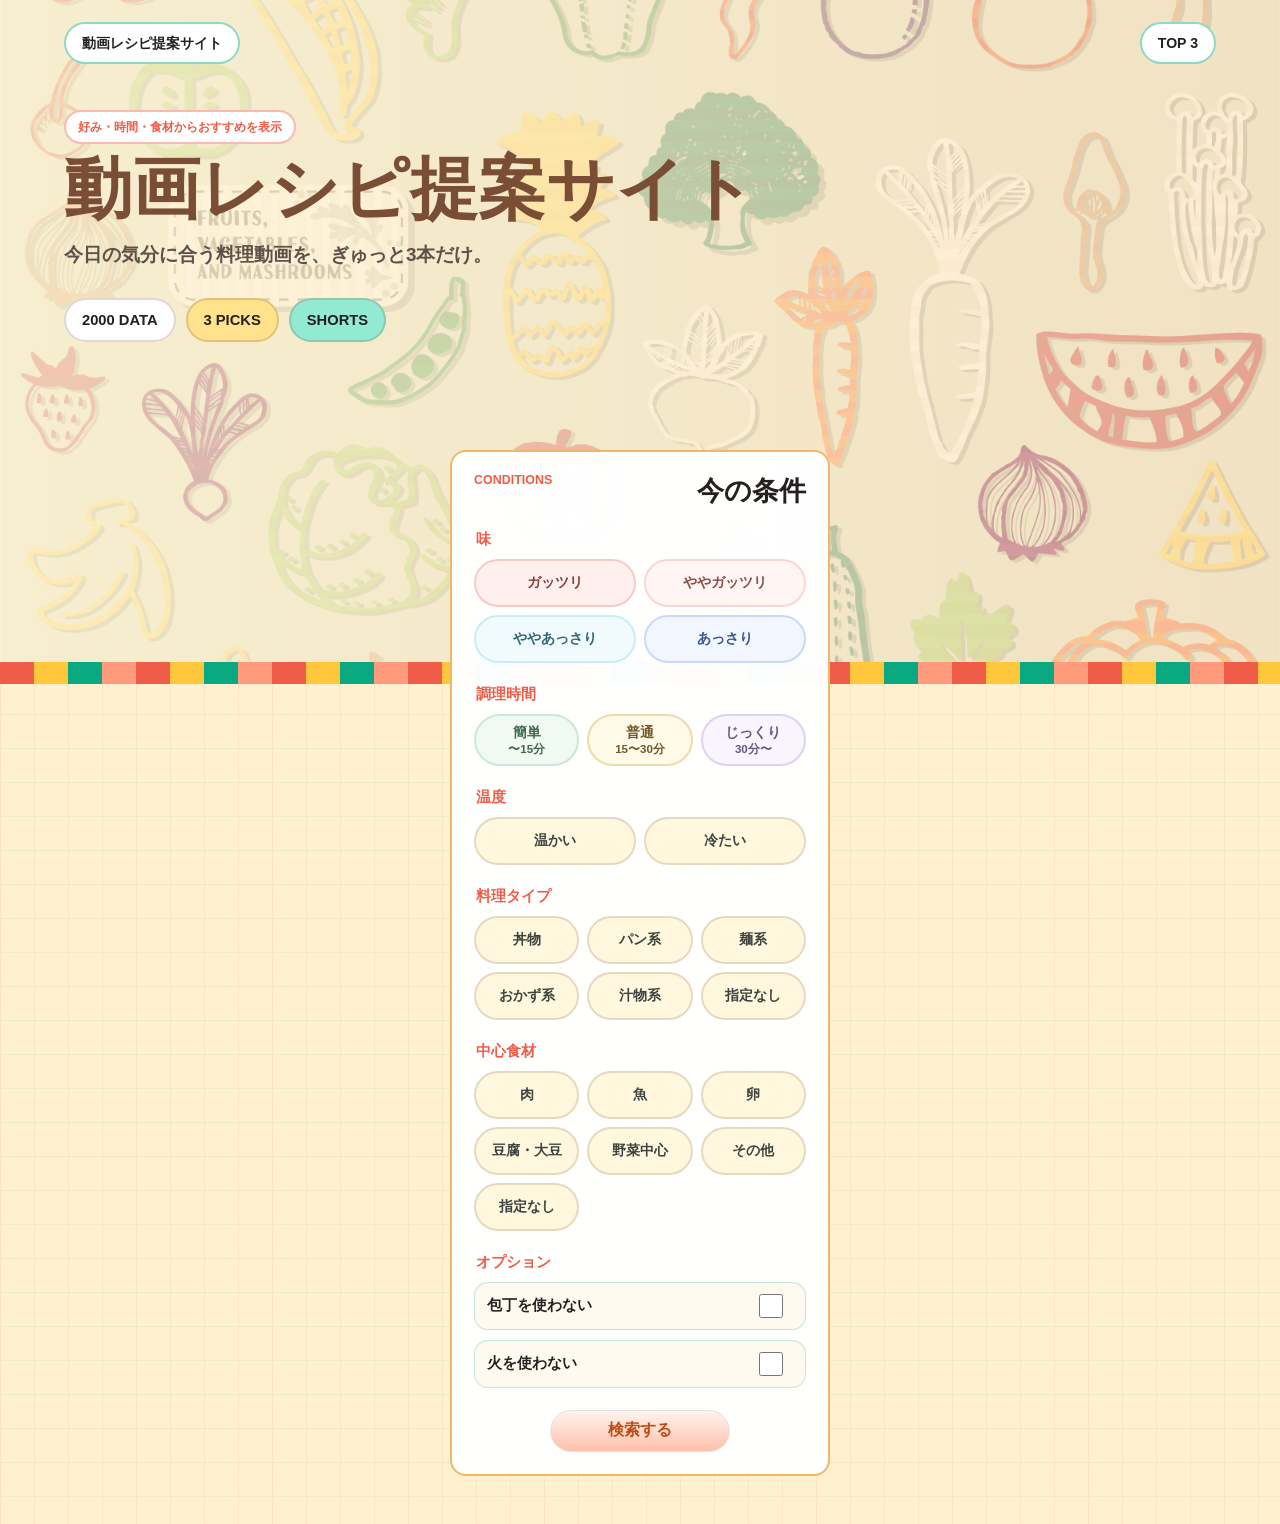
==== index.html @ ba5ff69b "JEVでレシピ特徴タグを精査" ====
<!doctype html>
<html lang="ja">
  <head>
    <meta charset="utf-8">
    <meta name="viewport" content="width=device-width, initial-scale=1">
    <title>動画レシピ提案サイト</title>
    <link rel="stylesheet" href="styles.css?v=required-message-20260925">
  </head>
  <body>
    <main class="app-shell">
      <section class="hero" aria-labelledby="page-title">
        <div class="hero-media" aria-hidden="true"></div>
        <div class="site-topbar">
          <div class="brand-pill">動画レシピ提案サイト</div>
          <a href="results.html">TOP 3</a>
        </div>
        <div class="hero-content">
          <p class="eyebrow">好み・時間・食材からおすすめを表示</p>
          <h1 id="page-title">動画レシピ提案サイト</h1>
          <p class="lead">
            今日の気分に合う料理動画を、ぎゅっと3本だけ。
          </p>
          <div class="hero-badges" aria-label="推薦の特徴">
            <span>2000 DATA</span>
            <span>3 PICKS</span>
            <span>SHORTS</span>
          </div>
        </div>
      </section>

      <section class="workspace home-workspace" aria-label="推薦条件">
        <aside class="control-panel" aria-label="条件選択">
          <div class="panel-heading">
            <p class="section-kicker">Conditions</p>
            <h2>今の条件</h2>
          </div>

          <form id="recommendForm" autocomplete="off">
            <fieldset>
              <legend>味</legend>
              <div class="segmented four" data-group="taste">
                <label>
                  <input type="radio" name="taste" value="rich">
                  <span class="condition-button taste-rich">ガッツリ</span>
                </label>
                <label>
                  <input type="radio" name="taste" value="semi-rich">
                  <span class="condition-button taste-semi-rich">ややガッツリ</span>
                </label>
                <label>
                  <input type="radio" name="taste" value="semi-light">
                  <span class="condition-button taste-semi-light">ややあっさり</span>
                </label>
                <label>
                  <input type="radio" name="taste" value="light">
                  <span class="condition-button taste-light">あっさり</span>
                </label>
              </div>
            </fieldset>

            <fieldset>
              <legend>調理時間</legend>
              <div class="segmented three" data-group="time">
                <label>
                  <input type="radio" name="time" value="easy">
                  <span class="condition-button time-easy">簡単<br><small>〜15分</small></span>
                </label>
                <label>
                  <input type="radio" name="time" value="normal">
                  <span class="condition-button time-normal">普通<br><small>15〜30分</small></span>
                </label>
                <label>
                  <input type="radio" name="time" value="slow">
                  <span class="condition-button time-slow">じっくり<br><small>30分〜</small></span>
                </label>
              </div>
            </fieldset>

            <fieldset>
              <legend>温度</legend>
              <div class="segmented two" data-group="temperature">
                <label>
                  <input type="radio" name="temperature" value="warm">
                  <span>温かい</span>
                </label>
                <label>
                  <input type="radio" name="temperature" value="cold">
                  <span>冷たい</span>
                </label>
              </div>
            </fieldset>

            <fieldset>
              <legend>料理タイプ</legend>
              <div class="segmented three" data-group="dishType">
                <label>
                  <input type="radio" name="dishType" value="rice">
                  <span class="condition-button">丼物</span>
                </label>
                <label>
                  <input type="radio" name="dishType" value="bread">
                  <span class="condition-button">パン系</span>
                </label>
                <label>
                  <input type="radio" name="dishType" value="noodle">
                  <span class="condition-button">麺系</span>
                </label>
                <label>
                  <input type="radio" name="dishType" value="side">
                  <span class="condition-button">おかず系</span>
                </label>
                <label>
                  <input type="radio" name="dishType" value="soup">
                  <span class="condition-button">汁物系</span>
                </label>
                <label>
                  <input type="radio" name="dishType" value="any">
                  <span class="condition-button">指定なし</span>
                </label>
              </div>
            </fieldset>

            <fieldset>
              <legend>中心食材</legend>
              <div class="segmented three" data-group="mainIngredient">
                <label>
                  <input type="radio" name="mainIngredient" value="meat">
                  <span class="condition-button">肉</span>
                </label>
                <label>
                  <input type="radio" name="mainIngredient" value="fish">
                  <span class="condition-button">魚</span>
                </label>
                <label>
                  <input type="radio" name="mainIngredient" value="egg">
                  <span class="condition-button">卵</span>
                </label>
                <label>
                  <input type="radio" name="mainIngredient" value="soy">
                  <span class="condition-button">豆腐・大豆</span>
                </label>
                <label>
                  <input type="radio" name="mainIngredient" value="vegetable">
                  <span class="condition-button">野菜中心</span>
                </label>
                <label>
                  <input type="radio" name="mainIngredient" value="other">
                  <span class="condition-button">その他</span>
                </label>
                <label>
                  <input type="radio" name="mainIngredient" value="any">
                  <span class="condition-button">指定なし</span>
                </label>
              </div>
            </fieldset>

            <fieldset>
              <legend>オプション</legend>
              <div class="option-list">
                <label class="toggle-row">
                  <span>包丁を使わない</span>
                  <input type="checkbox" name="noKnife">
                </label>
                <label class="toggle-row">
                  <span>火を使わない</span>
                  <input type="checkbox" name="noHeat">
                </label>
              </div>
            </fieldset>

            <div class="form-actions">
              <button class="primary-action search-action" id="searchButton" type="submit">検索する</button>
            </div>
          </form>
        </aside>
      </section>
    </main>

    <script src="recipes-data.js?v=database-2000-20260929"></script>
    <script src="app.js?v=rice-bread-warm-20260929"></script>
  </body>
</html>
---- styles.css ----
:root {
  color-scheme: light;
  --ink: #23201f;
  --muted: #766d68;
  --line: #f2b85d;
  --paper: #fff0cf;
  --panel: #ffffff;
  --green: #0aa982;
  --green-dark: #08745f;
  --tomato: #ef5c48;
  --gold: #ffc73c;
  --aqua: #22b995;
  --pink: #ff9a7c;
  --soft-border: #f0b866;
  --soft-emerald: #8bdcc8;
  --soft-shadow: none;
  --hero-height: clamp(500px, 76vh, 720px);
}

* {
  box-sizing: border-box;
}

body {
  margin: 0;
  color: var(--ink);
  background:
    linear-gradient(90deg, rgba(239, 92, 72, 0.08) 1px, transparent 1px),
    linear-gradient(rgba(10, 169, 130, 0.08) 1px, transparent 1px),
    var(--paper);
  background-size: 34px 34px;
  font-family: -apple-system, BlinkMacSystemFont, "Hiragino Sans", "Yu Gothic", "YuGothic", "Segoe UI", sans-serif;
  letter-spacing: 0;
}

button,
input {
  font: inherit;
}

.app-shell {
  min-height: 100vh;
}

.hero {
  position: relative;
  display: grid;
  align-items: start;
  min-height: var(--hero-height);
  padding: 86px clamp(20px, 5vw, 72px) 76px;
  overflow: hidden;
  color: var(--ink);
}

.hero-media {
  position: absolute;
  inset: 0;
  background:
    linear-gradient(90deg, rgba(255, 244, 214, 0.78), rgba(255, 231, 199, 0.62)),
    url("assets/vegetable-background.jpg") center / cover;
  background-blend-mode: normal;
}

.hero::after {
  position: absolute;
  inset: auto 0 0;
  height: 22px;
  content: "";
  background: repeating-linear-gradient(90deg, #ef5c48 0 34px, #ffc73c 34px 68px, #0aa982 68px 102px, #ff9a7c 102px 136px);
}

.site-topbar {
  position: absolute;
  top: 22px;
  left: clamp(20px, 5vw, 72px);
  right: clamp(20px, 5vw, 72px);
  z-index: 2;
  display: flex;
  align-items: center;
  justify-content: space-between;
  gap: 16px;
}

.brand-pill,
.site-topbar a {
  display: inline-flex;
  align-items: center;
  min-height: 42px;
  padding: 8px 16px;
  border: 2px solid rgba(10, 169, 130, 0.45);
  border-radius: 999px;
  background: #fff;
  color: var(--ink);
  font-size: 0.88rem;
  font-weight: 700;
  text-decoration: none;
}

.hero-content {
  position: relative;
  z-index: 1;
  max-width: 760px;
  margin-top: 24px;
}

.eyebrow,
.section-kicker {
  margin: 0 0 10px;
  font-size: 0.78rem;
  font-weight: 700;
  line-height: 1;
  text-transform: uppercase;
  color: var(--tomato);
}

.hero .eyebrow {
  display: inline-flex;
  align-items: center;
  min-height: 34px;
  padding: 6px 12px;
  border: 2px solid rgba(239, 92, 72, 0.42);
  border-radius: 999px;
  background: #fff;
}

h1,
h2,
h3,
p {
  margin-top: 0;
}

h1 {
  max-width: 760px;
  margin-bottom: 16px;
  font-size: 4.25rem;
  line-height: 1;
  letter-spacing: 0;
  color: #7a4d35;
  font-weight: 700;
}

.lead {
  max-width: 660px;
  margin-bottom: 0;
  font-size: 1.18rem;
  line-height: 1.8;
  color: #5f5149;
  font-weight: 700;
}

.hero-badges {
  display: flex;
  flex-wrap: wrap;
  gap: 10px;
  margin-top: 26px;
}

.hero-badges span {
  display: inline-grid;
  place-items: center;
  min-height: 44px;
  padding: 8px 16px;
  border: 2px solid rgba(122, 77, 53, 0.22);
  border-radius: 999px;
  background: #fff;
  color: var(--ink);
  font-size: 0.92rem;
  font-weight: 700;
}

.hero-badges span:nth-child(2) {
  background: #ffe28b;
}

.hero-badges span:nth-child(3) {
  background: #92ead2;
}

.floating-back-button {
  position: fixed;
  left: max(34px, calc(env(safe-area-inset-left) + 22px));
  bottom: max(34px, calc(env(safe-area-inset-bottom) + 22px));
  z-index: 20;
  display: inline-grid;
  place-items: center;
  width: 57px;
  height: 57px;
  padding: 0;
  border: 1px solid rgba(95, 95, 95, 0.24);
  border-radius: 50%;
  background: rgba(120, 120, 120, 0.16);
  color: #5f5f5f;
  font-size: 1.45rem;
  font-weight: 800;
  line-height: 1;
  text-decoration: none;
  box-shadow: 0 8px 18px rgba(35, 32, 31, 0.12);
  cursor: pointer;
  backdrop-filter: blur(6px);
  -webkit-backdrop-filter: blur(6px);
}

.floating-back-button:hover,
.floating-back-button:focus-visible {
  background: rgba(120, 120, 120, 0.24);
  outline: 2px solid rgba(95, 95, 95, 0.28);
  outline-offset: 3px;
}

.workspace {
  display: grid;
  grid-template-columns: minmax(300px, 380px) minmax(0, 1fr);
  gap: 24px;
  max-width: 1420px;
  margin: calc(50vh - var(--hero-height)) auto 0;
  padding: 0 clamp(16px, 4vw, 48px) 48px;
  position: relative;
  z-index: 2;
}

.home-workspace {
  grid-template-columns: minmax(300px, 380px);
  justify-content: center;
}

.result-workspace {
  grid-template-columns: minmax(0, 1fr);
}

.control-panel,
.result-panel {
  background: rgba(255, 255, 255, 0.98);
  border: 2px solid var(--soft-border);
  box-shadow: var(--soft-shadow);
}

.control-panel {
  border-radius: 16px;
  padding: 22px;
}

.result-panel {
  border-color: var(--soft-emerald);
  border-radius: 16px;
  padding: clamp(18px, 3vw, 30px);
}

.survey-notice,
.survey-feedback-panel {
  max-width: 1420px;
  margin: clamp(-260px, -30vh, -190px) auto 24px;
  padding: clamp(18px, 3vw, 28px);
  border: 2px solid rgba(10, 169, 130, 0.34);
  border-radius: 16px;
  background: rgba(255, 255, 255, 0.98);
  position: relative;
  z-index: 2;
}

.survey-notice {
  margin-inline: clamp(16px, 4vw, 48px);
}

.survey-notice h2,
.survey-feedback-panel h2 {
  margin-bottom: 10px;
  color: #7a4d35;
}

.survey-notice p:last-child,
.survey-feedback-copy p:last-child {
  margin-bottom: 0;
  color: var(--muted);
  font-weight: 700;
  line-height: 1.8;
}

.survey-reminder {
  margin: 12px 0 0;
  color: #e9736f;
  font-weight: 800;
  line-height: 1.8;
}

.survey-assignment {
  margin-top: 18px;
  padding: 16px;
  border: 2px solid rgba(239, 92, 72, 0.22);
  border-radius: 12px;
  background: #fffaf0;
}

.survey-searched-conditions {
  margin-top: 18px;
  padding: 16px;
  border: 2px solid rgba(10, 169, 130, 0.22);
  border-radius: 12px;
  background: #fffaf0;
}

.survey-assignment-title {
  margin-bottom: 12px;
  color: #7a4d35;
  font-weight: 800;
}

.survey-assignment-grid {
  display: grid;
  grid-template-columns: repeat(5, minmax(120px, 1fr));
  gap: 10px;
}

.survey-assignment-item {
  display: grid;
  gap: 6px;
  min-height: 82px;
  padding: 12px;
  border: 2px solid rgba(10, 169, 130, 0.2);
  border-radius: 10px;
  background: #fff;
}

.survey-assignment-item span {
  color: var(--muted);
  font-size: 0.8rem;
  font-weight: 700;
}

.survey-assignment-item strong {
  color: var(--ink);
  font-size: 1.04rem;
  line-height: 1.35;
}

.survey-shell .workspace {
  margin-top: 0;
}

.survey-feedback-panel {
  margin: 24px 0 0;
}

.survey-form-frame {
  min-height: 480px;
  margin-top: 18px;
  overflow: hidden;
  border: 2px solid rgba(122, 77, 53, 0.16);
  border-radius: 14px;
  background: #fffaf0;
}

.survey-form-frame iframe {
  display: block;
  width: 100%;
  min-height: 720px;
  border: 0;
}

.survey-form-placeholder {
  display: grid;
  place-items: center;
  min-height: 320px;
  margin: 0;
  padding: 24px;
  color: var(--muted);
  font-weight: 700;
  line-height: 1.8;
  text-align: center;
}

.panel-heading,
.result-header {
  display: flex;
  align-items: flex-start;
  justify-content: space-between;
  gap: 16px;
  margin-bottom: 22px;
}

h2 {
  margin-bottom: 0;
  font-size: 1.7rem;
  line-height: 1.25;
}

.source-note {
  margin: 8px 0 0;
  color: var(--muted);
  font-size: 0.88rem;
  font-weight: 700;
}

fieldset {
  margin: 0 0 22px;
  padding: 0;
  border: 0;
}

legend {
  margin-bottom: 10px;
  font-size: 0.92rem;
  font-weight: 700;
  color: var(--tomato);
}

.required-message {
  margin: 8px 0 0;
  color: #c9271e;
  font-size: 0.82rem;
  font-weight: 800;
}

.segmented {
  display: grid;
  gap: 8px;
}

.segmented.four {
  grid-template-columns: repeat(2, minmax(0, 1fr));
}

.segmented.three {
  grid-template-columns: repeat(3, minmax(0, 1fr));
}

.segmented.two {
  grid-template-columns: repeat(2, minmax(0, 1fr));
}

.segmented label {
  min-width: 0;
}

.segmented input {
  position: absolute;
  opacity: 0;
  pointer-events: none;
}

.segmented span {
  display: grid;
  place-items: center;
  min-height: 48px;
  padding: 8px;
  border: 2px solid rgba(122, 77, 53, 0.18);
  border-radius: 999px;
  background: #fff8df;
  color: #3c423d;
  font-size: 0.88rem;
  font-weight: 700;
  line-height: 1.25;
  text-align: center;
  cursor: pointer;
  transition: background 0.18s ease, border-color 0.18s ease, color 0.18s ease, transform 0.18s ease;
}

.segmented small {
  color: inherit;
  font-size: 0.72rem;
  font-weight: 700;
}

.segmented input:checked + span {
  border-color: rgba(10, 169, 130, 0.42);
  background: #ffe28b;
  color: var(--ink);
  font-weight: 900;
  box-shadow: inset 0 0 0 1px currentColor;
}

.segmented[data-group="taste"] input[value="rich"] + span {
  border-color: #b6231b;
  background: #df3429;
  color: #fff;
}

.segmented[data-group="taste"] input[value="semi-rich"] + span {
  border-color: #ef7a69;
  background: #ffb3a7;
  color: #7f241a;
}

.segmented[data-group="taste"] input[value="semi-light"] + span {
  border-color: #5bbcdf;
  background: #a7e8f8;
  color: #0b5268;
}

.segmented[data-group="taste"] input[value="light"] + span {
  border-color: #2557c8;
  background: #2f6fe4;
  color: #fff;
}

.segmented label:nth-child(2) input:checked + span {
  background: #92ead2;
}

.segmented label:nth-child(3) input:checked + span {
  background: #ffd66b;
}

.segmented label:nth-child(4) input:checked + span {
  background: #ffb1cc;
}

.segmented[data-group="time"] input[value="easy"] + span {
  border-color: #38a169;
  background: #9ae6b4;
  color: #174a2f;
}

.segmented[data-group="time"] input[value="normal"] + span {
  border-color: #d6a100;
  background: #ffe08a;
  color: #5c4300;
}

.segmented[data-group="time"] input[value="slow"] + span {
  border-color: #7c5cc4;
  background: #d6c7ff;
  color: #39246f;
}

.segmented[data-group="time"] input[value="easy"]:checked + span {
  border-color: #2f855a;
  background: #68d391;
  color: #103820;
}

.segmented[data-group="time"] input[value="normal"]:checked + span {
  border-color: #b8860b;
  background: #f6c944;
  color: #4a3500;
}

.segmented[data-group="time"] input[value="slow"]:checked + span {
  border-color: #6342ad;
  background: #b69cff;
  color: #2b195e;
}

.segmented[data-group="taste"] input[value="rich"]:checked + span {
  border-color: #8f1b15;
  background: #c9271e;
  color: #fff;
}

.segmented[data-group="taste"] input[value="semi-rich"]:checked + span {
  border-color: #dc6655;
  background: #ff9d8e;
  color: #6f1d14;
}

.segmented[data-group="taste"] input[value="semi-light"]:checked + span {
  border-color: #42aeda;
  background: #87def3;
  color: #083f51;
}

.segmented[data-group="taste"] input[value="light"]:checked + span {
  border-color: #1e49af;
  background: #245ecf;
  color: #fff;
}

.condition-button.taste-rich {
  border-color: #f6cbc7 !important;
  background: #fff0ee !important;
  color: #8a3c36 !important;
}

.segmented input:checked + .condition-button.taste-rich {
  border-color: #d95f56 !important;
  background: #ff9f97 !important;
  color: #66211c !important;
}

.condition-button.taste-semi-rich {
  border-color: #f8d7d2 !important;
  background: #fff6f4 !important;
  color: #8c4c45 !important;
}

.segmented input:checked + .condition-button.taste-semi-rich {
  border-color: #e78f84 !important;
  background: #ffc0b8 !important;
  color: #66312b !important;
}

.condition-button.taste-semi-light {
  border-color: #c9edf7 !important;
  background: #f1fbfe !important;
  color: #326576 !important;
}

.segmented input:checked + .condition-button.taste-semi-light {
  border-color: #55b7d8 !important;
  background: #a9e7f7 !important;
  color: #164b5d !important;
}

.condition-button.taste-light {
  border-color: #cad9f7 !important;
  background: #f1f6ff !important;
  color: #3b5590 !important;
}

.segmented input:checked + .condition-button.taste-light {
  border-color: #6389dd !important;
  background: #abc4ff !important;
  color: #243f78 !important;
}

.condition-button.time-easy {
  border-color: #cbe8d4 !important;
  background: #f0faf3 !important;
  color: #3d6748 !important;
}

.segmented input:checked + .condition-button.time-easy {
  border-color: #5fad78 !important;
  background: #aee6c0 !important;
  color: #244c2e !important;
}

.condition-button.time-normal {
  border-color: #ecdca8 !important;
  background: #fff9e8 !important;
  color: #705a2a !important;
}

.segmented input:checked + .condition-button.time-normal {
  border-color: #c79f27 !important;
  background: #ffe083 !important;
  color: #59400d !important;
}

.condition-button.time-slow {
  border-color: #ddd2f2 !important;
  background: #f8f5ff !important;
  color: #675781 !important;
}

.segmented input:checked + .condition-button.time-slow {
  border-color: #967bd0 !important;
  background: #cab9ff !important;
  color: #493668 !important;
}

.segmented span:hover {
  transform: translateY(-1px);
}

.ingredient-picker-card {
  display: grid;
  gap: 10px;
}

.ingredient-open-button {
  display: flex;
  align-items: center;
  justify-content: space-between;
  gap: 12px;
  width: 100%;
  min-height: 48px;
  padding: 10px 12px;
  border: 2px solid rgba(10, 169, 130, 0.45);
  border-radius: 999px;
  background: #92ead2;
  color: var(--ink);
  cursor: pointer;
  font-weight: 800;
}

.ingredient-open-button span {
  display: inline-flex;
  align-items: center;
  min-height: 28px;
  padding: 4px 8px;
  border-radius: 999px;
  border: 1px solid rgba(10, 169, 130, 0.22);
  background: #fff;
  color: var(--tomato);
  font-size: 0.78rem;
}

.ingredient-selected {
  display: flex;
  flex-wrap: wrap;
  gap: 7px;
  min-height: 42px;
  padding: 8px;
  border: 1px dashed #e8a82e;
  border-radius: 14px;
  background: #fff8df;
}

.ingredient-selected span {
  display: inline-flex;
  align-items: center;
  min-height: 28px;
  padding: 4px 8px;
  border-radius: 999px;
  background: #ffe28b;
  color: var(--ink);
  font-size: 0.78rem;
  font-weight: 700;
}

.ingredient-dialog[hidden],
.video-dialog[hidden] {
  display: none;
}

.ingredient-dialog,
.video-dialog {
  position: fixed;
  inset: 0;
  z-index: 20;
  display: grid;
  place-items: center;
  padding: clamp(10px, 3vw, 28px);
  background: rgba(22, 28, 24, 0.42);
}

.video-dialog {
  z-index: 30;
}

.ingredient-dialog-panel {
  width: min(1180px, 100%);
  max-height: min(900px, 94vh);
  overflow: auto;
  padding: clamp(16px, 2.5vw, 28px);
  border: 4px solid #ffe28b;
  border-radius: 18px;
  background: #fffaf0;
  box-shadow: none;
}

.video-dialog-panel {
  width: min(920px, 100%);
  padding: clamp(14px, 2.5vw, 22px);
  border: 4px solid var(--soft-emerald);
  border-radius: 18px;
  background: #fffaf0;
  box-shadow: none;
}

.ingredient-dialog-header,
.video-dialog-header {
  display: flex;
  align-items: center;
  justify-content: space-between;
  gap: 16px;
  margin-bottom: 16px;
}

.ingredient-dialog-header h2,
.video-dialog-header h2 {
  color: var(--tomato);
  font-size: 2rem;
}

.video-dialog-header h2 {
  overflow: hidden;
  font-size: 1.25rem;
  line-height: 1.45;
  text-overflow: ellipsis;
  white-space: nowrap;
}

.icon-button {
  display: grid;
  place-items: center;
  width: 44px;
  height: 44px;
  border: 0;
  border-radius: 999px;
  background: var(--tomato);
  color: #fff;
  cursor: pointer;
  font-size: 1.8rem;
  font-weight: 700;
  line-height: 1;
}

.ingredient-section {
  padding: 8px 0 22px;
}

.ingredient-section h3 {
  display: flex;
  align-items: center;
  gap: 12px;
  min-height: auto;
  margin: 0 0 10px;
  padding-bottom: 8px;
  border-bottom: 2px solid #f0b866;
  color: #a94e37;
  font-size: 1.3rem;
  font-weight: 700;
  line-height: 1.3;
}

.ingredient-section h3::before {
  display: inline-grid;
  place-items: center;
  width: 42px;
  height: 42px;
  flex: 0 0 auto;
  border: 2px solid rgba(122, 77, 53, 0.18);
  border-radius: 50%;
  background: #fff;
  font-size: 1.5rem;
  line-height: 1;
}

.ingredient-section.meat-section h3::before {
  content: "🥩";
  background: #ffd0bd;
}

.ingredient-section.seafood-section h3::before {
  content: "🐟";
  background: #92ead2;
}

.ingredient-section.vegetable-section h3::before {
  content: "🥕";
  background: #ffe28b;
}

.ingredient-section.mushroom-section h3::before {
  content: "🍄";
  background: #f2e0c8;
}

.ingredient-section.soy-section h3::before {
  content: "🥚";
  background: #fff4c2;
}

.ingredient-section.noodle-section h3::before {
  content: "🍜";
  background: #ffe0b8;
}

.ingredient-section.category-section h3::before {
  content: "🥗";
  background: #e5fff7;
}

.ingredient-section.other-section h3::before {
  content: "🍙";
  background: #e5fff7;
}

.ingredient-choice-grid {
  display: grid;
  grid-template-columns: repeat(6, minmax(110px, 1fr));
  gap: 10px 22px;
}

.ingredient-parent {
  display: inline-flex;
  align-items: center;
  gap: 10px;
  min-height: 42px;
  margin: 0 18px 12px 0;
  padding: 8px 14px;
  border: 2px solid rgba(10, 169, 130, 0.24);
  border-radius: 999px;
  background: #e5fff7;
  color: #174a35;
  cursor: pointer;
  font-size: 1.02rem;
  font-weight: 800;
  line-height: 1.25;
}

.ingredient-parent input,
.ingredient-choice-grid input {
  width: 22px;
  height: 22px;
  flex: 0 0 auto;
  margin: 0;
  accent-color: #18a780;
}

.ingredient-parent input:checked + span {
  color: #0d6d54;
}

.ingredient-choice-grid label {
  display: flex;
  align-items: center;
  gap: 8px;
  min-width: 0;
  color: #166120;
  cursor: pointer;
  font-size: 1rem;
  font-weight: 800;
  line-height: 1.35;
}

.ingredient-choice-grid .ingredient-subcategory {
  color: #a94e37;
  font-weight: 900;
}

.ingredient-choice-grid span {
  min-width: 0;
  overflow-wrap: anywhere;
}

.ingredient-section.soy-section .ingredient-parent,
.ingredient-section.soy-section .ingredient-choice-grid label {
  min-width: 150px;
}

.ingredient-section.soy-section .ingredient-choice-grid + .ingredient-parent {
  margin-top: 12px;
}

.ingredient-actions {
  position: sticky;
  bottom: -28px;
  display: flex;
  justify-content: center;
  gap: 28px;
  padding: 18px 0 4px;
  background: linear-gradient(rgba(255, 250, 240, 0.72), #fffaf0 42%);
}

.primary-action,
.secondary-action {
  min-width: 118px;
  min-height: 42px;
  padding: 8px 22px;
  border: 1px solid #e3e3e3;
  border-radius: 999px;
  cursor: pointer;
  color: #bf4b15;
  font-weight: 700;
}

.primary-action {
  background: linear-gradient(#fff3ed, #ffc1aa);
}

.secondary-action {
  background: linear-gradient(#ffffff, #d8f6ee);
}

.form-actions,
.result-actions {
  display: flex;
  justify-content: center;
  margin-top: 18px;
}

.search-action {
  min-width: 180px;
}

.result-actions .secondary-action {
  display: inline-grid;
  place-items: center;
  text-decoration: none;
}

body.dialog-open {
  overflow: hidden;
}

.option-list {
  display: grid;
  gap: 10px;
}

.toggle-row {
  display: flex;
  align-items: center;
  justify-content: space-between;
  gap: 14px;
  min-height: 48px;
  padding: 10px 12px;
  border: 1px solid rgba(10, 169, 130, 0.24);
  border-radius: 14px;
  background: #fffaf0;
  font-size: 0.92rem;
  font-weight: 700;
}

.toggle-row input {
  width: 44px;
  height: 24px;
  margin: 0;
  accent-color: var(--green);
}

.decision-meter {
  display: grid;
  grid-template-columns: auto auto;
  align-items: center;
  gap: 8px;
  min-height: 44px;
  padding: 8px 12px;
  border: 2px solid rgba(239, 92, 72, 0.28);
  border-radius: 999px;
  background: #ffd0bd;
  color: var(--ink);
  font-size: 0.82rem;
  font-weight: 700;
}

.decision-meter strong {
  color: #a94e37;
  font-size: 1.35rem;
}

.summary-strip {
  display: flex;
  flex-wrap: wrap;
  gap: 8px;
  margin-bottom: 20px;
}

.summary-strip span,
.meta-row span {
  display: inline-flex;
  align-items: center;
  min-height: 28px;
  padding: 5px 9px;
  border: 1px solid rgba(122, 77, 53, 0.16);
  border-radius: 999px;
  background: #fff8df;
  color: var(--ink);
  font-size: 0.78rem;
  font-weight: 700;
}

.recommendations {
  display: grid;
  grid-template-columns: repeat(3, minmax(0, 1fr));
  gap: 20px;
}

.empty-state {
  grid-column: 1 / -1;
  margin: 0;
  padding: 18px;
  border: 2px solid rgba(122, 77, 53, 0.16);
  border-radius: 16px;
  background: #fff8df;
  color: var(--muted);
  font-weight: 700;
  line-height: 1.7;
}

.recipe-card {
  display: grid;
  grid-template-rows: auto 1fr;
  min-width: 0;
  overflow: hidden;
  border: 2px solid var(--soft-border);
  border-radius: 16px;
  background: var(--panel);
  box-shadow: var(--soft-shadow);
  transition: transform 0.18s ease, border-color 0.18s ease;
}

.recipe-card:nth-child(1) {
  background: #fff7ca;
}

.recipe-card:nth-child(2) {
  border-color: var(--soft-emerald);
  background: #ecfff9;
}

.recipe-card:nth-child(3) {
  background: #fff2ea;
}

.recipe-card:hover {
  transform: translateY(-2px);
  border-color: var(--green);
}

.card-video-frame {
  position: relative;
  border-bottom: 2px solid rgba(122, 77, 53, 0.14);
  border-radius: 0;
}

.video-load-button {
  position: absolute;
  inset: 0;
  display: block;
  width: 100%;
  height: 100%;
  padding: 0;
  border: 0;
  background: #171717;
  cursor: pointer;
}

.video-load-button[hidden] {
  display: none;
}

.video-load-button img {
  display: block;
  width: 100%;
  height: 100%;
  object-fit: cover;
  transition: transform 0.25s ease;
}

.video-load-button:hover img {
  transform: scale(1.04);
}

.play-badge {
  position: absolute;
  inset: 50% auto auto 50%;
  z-index: 2;
  display: grid;
  place-items: center;
  width: 58px;
  height: 58px;
  border: 2px solid rgba(255, 255, 255, 0.9);
  border-radius: 999px;
  background: rgba(10, 169, 130, 0.88);
  color: #fff;
  font-size: 1.25rem;
  font-weight: 800;
  transform: translate(-50%, -50%);
  transition: background 0.18s ease, transform 0.18s ease;
}

.video-load-button:hover .play-badge {
  background: var(--green-dark);
  transform: translate(-50%, -50%) scale(1.04);
}

.rank-badge {
  position: absolute;
  top: 10px;
  left: 10px;
  z-index: 3;
  display: grid;
  place-items: center;
  min-width: 36px;
  min-height: 36px;
  padding: 6px;
  border: 1px solid rgba(122, 77, 53, 0.18);
  border-radius: 999px;
  background: var(--gold);
  color: var(--ink);
  font-weight: 800;
}

.card-body {
  display: flex;
  flex-direction: column;
  gap: 12px;
  padding: 16px;
}

.card-topline {
  display: flex;
  align-items: center;
  justify-content: space-between;
  gap: 12px;
}

.creator {
  display: inline-flex;
  align-items: center;
  min-height: 28px;
  padding: 4px 8px;
  border: 1px solid rgba(10, 169, 130, 0.24);
  border-radius: 999px;
  background: #fff;
  color: var(--green-dark);
  font-size: 0.82rem;
  font-weight: 700;
}

.score {
  display: inline-flex;
  align-items: center;
  min-height: 28px;
  padding: 4px 8px;
  border-radius: 999px;
  background: #ffd0bd;
  color: #a94e37;
  font-size: 0.82rem;
  font-weight: 700;
}

h3 {
  min-height: 3.35em;
  margin-bottom: 0;
  font-size: 1.16rem;
  line-height: 1.5;
  font-weight: 700;
}

.description {
  min-height: 4.8em;
  margin-bottom: 0;
  color: var(--muted);
  font-size: 0.9rem;
  line-height: 1.6;
}

.meta-row {
  display: flex;
  flex-wrap: wrap;
  gap: 7px;
}

.reason-box {
  min-height: 92px;
  padding: 12px;
  border: 1px solid rgba(242, 184, 93, 0.72);
  border-radius: 14px;
  background: #fff;
  color: #52452e;
  font-size: 0.86rem;
  font-weight: 700;
  line-height: 1.6;
}

.card-actions {
  display: grid;
  grid-template-columns: 1fr;
  gap: 8px;
  margin-top: auto;
}

.youtube-link {
  display: grid;
  place-items: center;
  min-height: 42px;
  border-radius: 999px;
  font-size: 0.9rem;
  font-weight: 700;
  text-decoration: none;
}

.youtube-link {
  border: 1px solid rgba(10, 169, 130, 0.3);
  background: #fff;
  color: var(--green-dark);
}

.youtube-link:hover {
  border-color: var(--green);
  background: #ecfff9;
}

.video-frame-wrap {
  aspect-ratio: 16 / 9;
  overflow: hidden;
  border: 2px solid rgba(122, 77, 53, 0.14);
  border-radius: 14px;
  background: #171717;
}

.video-frame-wrap iframe {
  display: block;
  width: 100%;
  height: 100%;
  border: 0;
}

.video-frame-wrap a,
.video-frame-wrap img {
  display: block;
  width: 100%;
  height: 100%;
}

.video-frame-wrap img {
  object-fit: cover;
}

@media (max-width: 980px) {
  .workspace {
    grid-template-columns: 1fr;
  }

  .survey-assignment-grid {
    grid-template-columns: repeat(2, minmax(0, 1fr));
  }

  .ingredient-choice-grid {
    grid-template-columns: repeat(3, minmax(100px, 1fr));
  }

  .recommendations {
    grid-template-columns: 1fr;
  }

  h3,
  .description,
  .reason-box {
    min-height: auto;
  }
}

@media (max-width: 560px) {
  :root {
    --hero-height: 620px;
  }

  .hero {
    padding: 44px 18px;
  }

  .hero-content {
    margin-top: 72px;
  }

  .site-topbar {
    left: 18px;
    right: 18px;
  }

  .brand-pill,
  .site-topbar a {
    min-height: 36px;
    padding: 6px 10px;
    font-size: 0.72rem;
  }

  h1 {
    font-size: 3.2rem;
  }

  .lead {
    font-size: 1rem;
  }

  .control-panel,
  .result-panel {
    padding: 16px;
  }

  .segmented.four,
  .segmented.three,
  .segmented.two {
    grid-template-columns: 1fr;
  }

  .survey-assignment-grid {
    grid-template-columns: 1fr;
  }

  .ingredient-choice-grid {
    grid-template-columns: repeat(2, minmax(0, 1fr));
    gap: 10px 12px;
  }

  .ingredient-dialog {
    padding: 8px;
  }

  .ingredient-dialog-panel,
  .video-dialog-panel {
    border-width: 5px;
    padding: 14px;
  }

  .video-dialog {
    padding: 8px;
  }

  .ingredient-actions {
    gap: 8px;
  }

  .primary-action,
  .secondary-action {
    min-width: 0;
    flex: 1 1 0;
    padding-inline: 10px;
  }

  .result-header {
    align-items: stretch;
    flex-direction: column;
  }

  .card-actions {
    grid-template-columns: 1fr;
  }
}
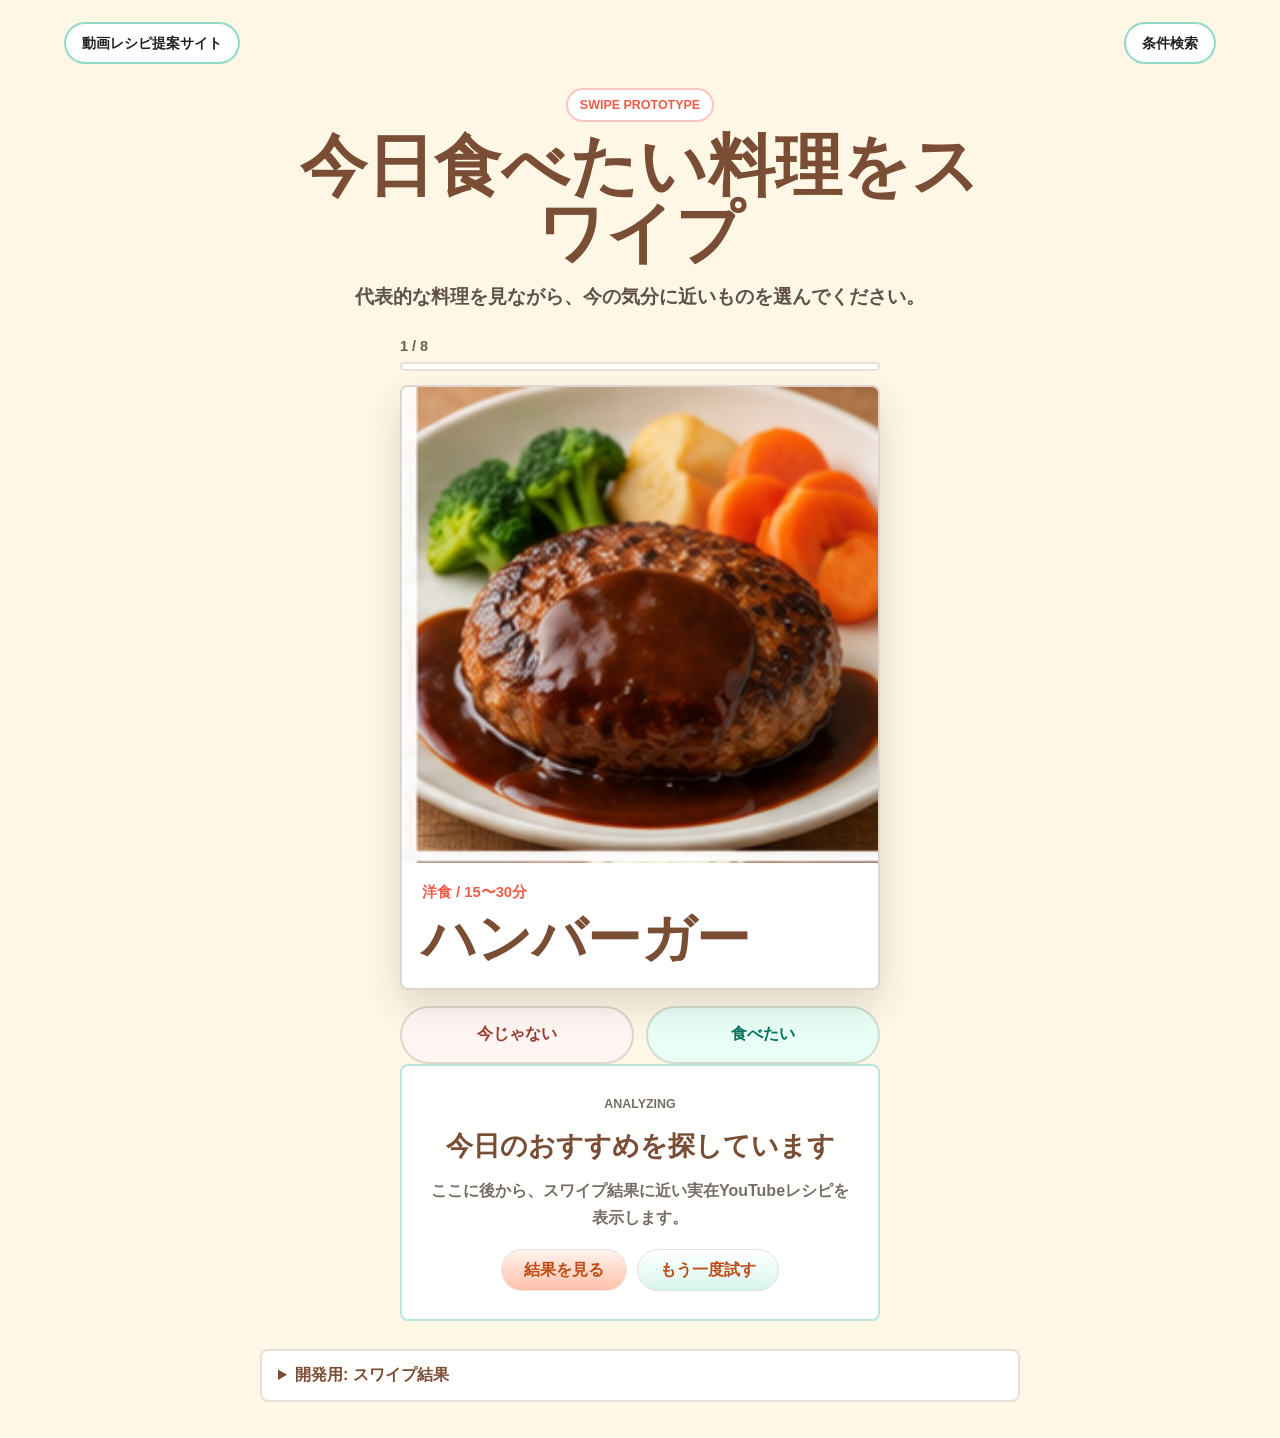
==== commit 37a170dd: "スワイプ推薦プロトタイプを追加" ====
--- a/index.html
+++ b/index.html
@@ -3,180 +3,69 @@
   <head>
     <meta charset="utf-8">
     <meta name="viewport" content="width=device-width, initial-scale=1">
-    <title>動画レシピ提案サイト</title>
-    <link rel="stylesheet" href="styles.css?v=required-message-20260925">
+    <title>スワイプで探す | 動画レシピ提案サイト</title>
+    <link rel="stylesheet" href="styles.css?v=swipe-prototype-20261006">
   </head>
   <body>
-    <main class="app-shell">
-      <section class="hero" aria-labelledby="page-title">
-        <div class="hero-media" aria-hidden="true"></div>
-        <div class="site-topbar">
-          <div class="brand-pill">動画レシピ提案サイト</div>
-          <a href="results.html">TOP 3</a>
+    <main class="app-shell swipe-shell">
+      <section class="swipe-stage" aria-labelledby="page-title">
+        <div class="site-topbar swipe-topbar">
+          <a class="brand-pill" href="index.html">動画レシピ提案サイト</a>
+          <a href="conditions.html">条件検索</a>
         </div>
-        <div class="hero-content">
-          <p class="eyebrow">好み・時間・食材からおすすめを表示</p>
-          <h1 id="page-title">動画レシピ提案サイト</h1>
+
+        <header class="swipe-intro">
+          <p class="eyebrow">Swipe Prototype</p>
+          <h1 id="page-title">今日食べたい料理をスワイプ</h1>
           <p class="lead">
-            今日の気分に合う料理動画を、ぎゅっと3本だけ。
+            代表的な料理を見ながら、今の気分に近いものを選んでください。
           </p>
-          <div class="hero-badges" aria-label="推薦の特徴">
-            <span>2000 DATA</span>
-            <span>3 PICKS</span>
-            <span>SHORTS</span>
-          </div>
-        </div>
-      </section>
+        </header>
 
-      <section class="workspace home-workspace" aria-label="推薦条件">
-        <aside class="control-panel" aria-label="条件選択">
-          <div class="panel-heading">
-            <p class="section-kicker">Conditions</p>
-            <h2>今の条件</h2>
+        <section class="swipe-workspace" aria-label="代表料理スワイプ">
+          <div class="swipe-progress" aria-live="polite">
+            <span id="swipeProgressText">1 / 8</span>
+            <div class="swipe-progress-bar" aria-hidden="true">
+              <span id="swipeProgressBar"></span>
+            </div>
           </div>
 
-          <form id="recommendForm" autocomplete="off">
-            <fieldset>
-              <legend>味</legend>
-              <div class="segmented four" data-group="taste">
-                <label>
-                  <input type="radio" name="taste" value="rich">
-                  <span class="condition-button taste-rich">ガッツリ</span>
-                </label>
-                <label>
-                  <input type="radio" name="taste" value="semi-rich">
-                  <span class="condition-button taste-semi-rich">ややガッツリ</span>
-                </label>
-                <label>
-                  <input type="radio" name="taste" value="semi-light">
-                  <span class="condition-button taste-semi-light">ややあっさり</span>
-                </label>
-                <label>
-                  <input type="radio" name="taste" value="light">
-                  <span class="condition-button taste-light">あっさり</span>
-                </label>
+          <div class="swipe-card-area" id="swipeCardArea">
+            <article class="swipe-card" id="swipeCard" aria-live="polite">
+              <div class="swipe-choice-label swipe-choice-like" aria-hidden="true">食べたい</div>
+              <div class="swipe-choice-label swipe-choice-dislike" aria-hidden="true">今じゃない</div>
+              <img id="swipeDishImage" alt="">
+              <div class="swipe-card-body">
+                <p class="swipe-card-kicker" id="swipeDishMeta"></p>
+                <h2 id="swipeDishName"></h2>
               </div>
-            </fieldset>
+            </article>
+          </div>
 
-            <fieldset>
-              <legend>調理時間</legend>
-              <div class="segmented three" data-group="time">
-                <label>
-                  <input type="radio" name="time" value="easy">
-                  <span class="condition-button time-easy">簡単<br><small>〜15分</small></span>
-                </label>
-                <label>
-                  <input type="radio" name="time" value="normal">
-                  <span class="condition-button time-normal">普通<br><small>15〜30分</small></span>
-                </label>
-                <label>
-                  <input type="radio" name="time" value="slow">
-                  <span class="condition-button time-slow">じっくり<br><small>30分〜</small></span>
-                </label>
-              </div>
-            </fieldset>
+          <div class="swipe-actions" aria-label="回答操作">
+            <button class="swipe-action swipe-dislike-button" id="swipeDislikeButton" type="button">今じゃない</button>
+            <button class="swipe-action swipe-like-button" id="swipeLikeButton" type="button">食べたい</button>
+          </div>
 
-            <fieldset>
-              <legend>温度</legend>
-              <div class="segmented two" data-group="temperature">
-                <label>
-                  <input type="radio" name="temperature" value="warm">
-                  <span>温かい</span>
-                </label>
-                <label>
-                  <input type="radio" name="temperature" value="cold">
-                  <span>冷たい</span>
-                </label>
-              </div>
-            </fieldset>
+          <section class="swipe-complete" id="swipeComplete" hidden>
+            <p class="section-kicker">Analyzing</p>
+            <h2>今日のおすすめを探しています</h2>
+            <p>ここに後から、スワイプ結果に近い実在YouTubeレシピを表示します。</p>
+            <div class="swipe-complete-actions">
+              <button class="primary-action" id="swipeResultButton" type="button">結果を見る</button>
+              <button class="secondary-action" id="swipeRestartButton" type="button">もう一度試す</button>
+            </div>
+          </section>
+        </section>
 
-            <fieldset>
-              <legend>料理タイプ</legend>
-              <div class="segmented three" data-group="dishType">
-                <label>
-                  <input type="radio" name="dishType" value="rice">
-                  <span class="condition-button">丼物</span>
-                </label>
-                <label>
-                  <input type="radio" name="dishType" value="bread">
-                  <span class="condition-button">パン系</span>
-                </label>
-                <label>
-                  <input type="radio" name="dishType" value="noodle">
-                  <span class="condition-button">麺系</span>
-                </label>
-                <label>
-                  <input type="radio" name="dishType" value="side">
-                  <span class="condition-button">おかず系</span>
-                </label>
-                <label>
-                  <input type="radio" name="dishType" value="soup">
-                  <span class="condition-button">汁物系</span>
-                </label>
-                <label>
-                  <input type="radio" name="dishType" value="any">
-                  <span class="condition-button">指定なし</span>
-                </label>
-              </div>
-            </fieldset>
-
-            <fieldset>
-              <legend>中心食材</legend>
-              <div class="segmented three" data-group="mainIngredient">
-                <label>
-                  <input type="radio" name="mainIngredient" value="meat">
-                  <span class="condition-button">肉</span>
-                </label>
-                <label>
-                  <input type="radio" name="mainIngredient" value="fish">
-                  <span class="condition-button">魚</span>
-                </label>
-                <label>
-                  <input type="radio" name="mainIngredient" value="egg">
-                  <span class="condition-button">卵</span>
-                </label>
-                <label>
-                  <input type="radio" name="mainIngredient" value="soy">
-                  <span class="condition-button">豆腐・大豆</span>
-                </label>
-                <label>
-                  <input type="radio" name="mainIngredient" value="vegetable">
-                  <span class="condition-button">野菜中心</span>
-                </label>
-                <label>
-                  <input type="radio" name="mainIngredient" value="other">
-                  <span class="condition-button">その他</span>
-                </label>
-                <label>
-                  <input type="radio" name="mainIngredient" value="any">
-                  <span class="condition-button">指定なし</span>
-                </label>
-              </div>
-            </fieldset>
-
-            <fieldset>
-              <legend>オプション</legend>
-              <div class="option-list">
-                <label class="toggle-row">
-                  <span>包丁を使わない</span>
-                  <input type="checkbox" name="noKnife">
-                </label>
-                <label class="toggle-row">
-                  <span>火を使わない</span>
-                  <input type="checkbox" name="noHeat">
-                </label>
-              </div>
-            </fieldset>
-
-            <div class="form-actions">
-              <button class="primary-action search-action" id="searchButton" type="submit">検索する</button>
-            </div>
-          </form>
-        </aside>
+        <details class="swipe-debug" id="swipeDebug">
+          <summary>開発用: スワイプ結果</summary>
+          <pre id="swipeDebugOutput">[]</pre>
+        </details>
       </section>
     </main>
 
-    <script src="recipes-data.js?v=database-2000-20260929"></script>
-    <script src="app.js?v=rice-bread-warm-20260929"></script>
+    <script src="swipe-dishes.js?v=swipe-prototype-20261006"></script>
+    <script src="swipe.js?v=swipe-prototype-20261006"></script>
   </body>
 </html>
--- a/styles.css
+++ b/styles.css
@@ -15,6 +15,307 @@
   --soft-emerald: #8bdcc8;
   --soft-shadow: none;
   --hero-height: clamp(500px, 76vh, 720px);
+}
+
+.swipe-shell {
+  min-height: 100vh;
+  background: #fff7e5;
+}
+
+.swipe-stage {
+  position: relative;
+  min-height: 100vh;
+  padding: 88px clamp(16px, 5vw, 56px) 36px;
+}
+
+.swipe-stage::before {
+  position: fixed;
+  inset: 0;
+  z-index: -1;
+  content: "";
+  background:
+    linear-gradient(90deg, rgba(239, 92, 72, 0.06) 1px, transparent 1px),
+    linear-gradient(rgba(10, 169, 130, 0.06) 1px, transparent 1px),
+    #fff0cf;
+  background-size: 34px 34px;
+}
+
+.swipe-topbar {
+  top: 20px;
+}
+
+.swipe-intro {
+  max-width: 760px;
+  margin: 0 auto 24px;
+  text-align: center;
+}
+
+.swipe-intro .eyebrow {
+  display: inline-flex;
+  align-items: center;
+  min-height: 34px;
+  padding: 6px 12px;
+  border: 2px solid rgba(239, 92, 72, 0.34);
+  border-radius: 999px;
+  background: #fff;
+}
+
+.swipe-intro h1 {
+  max-width: 720px;
+  margin: 0 auto 14px;
+  font-size: clamp(2.35rem, 8vw, 4.2rem);
+}
+
+.swipe-intro .lead {
+  margin-inline: auto;
+}
+
+.swipe-workspace {
+  width: min(100%, 480px);
+  margin: 0 auto;
+}
+
+.swipe-progress {
+  display: grid;
+  gap: 8px;
+  margin-bottom: 14px;
+  color: #6b5b51;
+  font-size: 0.9rem;
+  font-weight: 800;
+}
+
+.swipe-progress-bar {
+  height: 9px;
+  overflow: hidden;
+  border: 2px solid rgba(122, 77, 53, 0.18);
+  border-radius: 999px;
+  background: #fff;
+}
+
+.swipe-progress-bar span {
+  display: block;
+  width: 0;
+  height: 100%;
+  border-radius: inherit;
+  background: #0aa982;
+  transition: width 0.18s ease;
+}
+
+.swipe-card-area {
+  position: relative;
+  display: grid;
+  min-height: min(640px, calc(100vh - 300px));
+  touch-action: pan-y;
+}
+
+.swipe-card {
+  position: relative;
+  display: grid;
+  grid-template-rows: minmax(260px, 1fr) auto;
+  overflow: hidden;
+  border: 2px solid rgba(122, 77, 53, 0.24);
+  border-radius: 8px;
+  background: #fff;
+  box-shadow: 0 16px 34px rgba(35, 32, 31, 0.14);
+  cursor: grab;
+  user-select: none;
+  transition: transform 0.22s ease;
+}
+
+.swipe-card:active {
+  cursor: grabbing;
+}
+
+.swipe-card.is-resetting {
+  transition: transform 0.16s ease;
+}
+
+.swipe-card img {
+  display: block;
+  width: 100%;
+  height: 100%;
+  min-height: 330px;
+  object-fit: cover;
+  background: #fff8df;
+}
+
+.swipe-card-body {
+  display: grid;
+  gap: 8px;
+  padding: 20px;
+  background: #fff;
+}
+
+.swipe-card-kicker {
+  margin: 0;
+  color: var(--tomato);
+  font-size: 0.92rem;
+  font-weight: 800;
+}
+
+.swipe-card h2 {
+  font-size: clamp(2.2rem, 10vw, 3.4rem);
+  line-height: 1.05;
+  color: #7a4d35;
+}
+
+.swipe-choice-label {
+  position: absolute;
+  top: 22px;
+  z-index: 2;
+  padding: 8px 14px;
+  border: 4px solid currentColor;
+  border-radius: 8px;
+  background: rgba(255, 255, 255, 0.86);
+  font-size: 1.2rem;
+  font-weight: 900;
+  opacity: 0;
+  transform: rotate(-8deg);
+  transition: opacity 0.12s ease;
+}
+
+.swipe-choice-like {
+  left: 22px;
+  color: #0a8f70;
+}
+
+.swipe-choice-dislike {
+  right: 22px;
+  color: #d95345;
+  transform: rotate(8deg);
+}
+
+.swipe-card.is-like .swipe-choice-like,
+.swipe-card.is-dislike .swipe-choice-dislike {
+  opacity: 1;
+}
+
+.swipe-actions {
+  display: grid;
+  grid-template-columns: repeat(2, minmax(0, 1fr));
+  gap: 12px;
+  margin-top: 16px;
+}
+
+.swipe-action {
+  min-height: 58px;
+  border: 2px solid rgba(122, 77, 53, 0.2);
+  border-radius: 999px;
+  background: #fff;
+  color: var(--ink);
+  font-weight: 900;
+  cursor: pointer;
+}
+
+.swipe-action:disabled {
+  cursor: default;
+  opacity: 0.55;
+}
+
+.swipe-dislike-button {
+  background: #fff5f2;
+  color: #9b3b30;
+}
+
+.swipe-like-button {
+  background: #e8fff6;
+  color: #08745f;
+}
+
+.swipe-complete {
+  display: grid;
+  gap: 14px;
+  padding: 28px;
+  border: 2px solid rgba(10, 169, 130, 0.28);
+  border-radius: 8px;
+  background: rgba(255, 255, 255, 0.96);
+  text-align: center;
+}
+
+.swipe-complete h2 {
+  color: #7a4d35;
+}
+
+.swipe-complete p {
+  margin: 0;
+  color: var(--muted);
+  font-weight: 700;
+  line-height: 1.7;
+}
+
+.swipe-complete-actions {
+  display: flex;
+  justify-content: center;
+  flex-wrap: wrap;
+  gap: 10px;
+  margin-top: 4px;
+}
+
+.swipe-debug {
+  width: min(100%, 760px);
+  margin: 28px auto 0;
+  padding: 14px 16px;
+  border: 2px solid rgba(122, 77, 53, 0.18);
+  border-radius: 8px;
+  background: rgba(255, 255, 255, 0.94);
+}
+
+.swipe-debug summary {
+  cursor: pointer;
+  color: #7a4d35;
+  font-weight: 900;
+}
+
+.swipe-debug pre {
+  max-height: 360px;
+  overflow: auto;
+  margin: 14px 0 0;
+  padding: 14px;
+  border-radius: 8px;
+  background: #25211f;
+  color: #fff6df;
+  font-size: 0.78rem;
+  line-height: 1.55;
+  white-space: pre-wrap;
+}
+
+@media (max-width: 760px) {
+  .swipe-stage {
+    padding: 82px 14px 28px;
+  }
+
+  .swipe-topbar {
+    left: 14px;
+    right: 14px;
+  }
+
+  .swipe-topbar .brand-pill,
+  .swipe-topbar a {
+    min-height: 38px;
+    padding: 7px 12px;
+    font-size: 0.8rem;
+  }
+
+  .swipe-intro {
+    margin-bottom: 18px;
+    text-align: left;
+  }
+
+  .swipe-intro .lead {
+    font-size: 1rem;
+  }
+
+  .swipe-card-area {
+    min-height: min(570px, calc(100vh - 278px));
+  }
+
+  .swipe-card img {
+    min-height: 290px;
+  }
+
+  .swipe-card-body {
+    padding: 18px;
+  }
 }
 
 * {
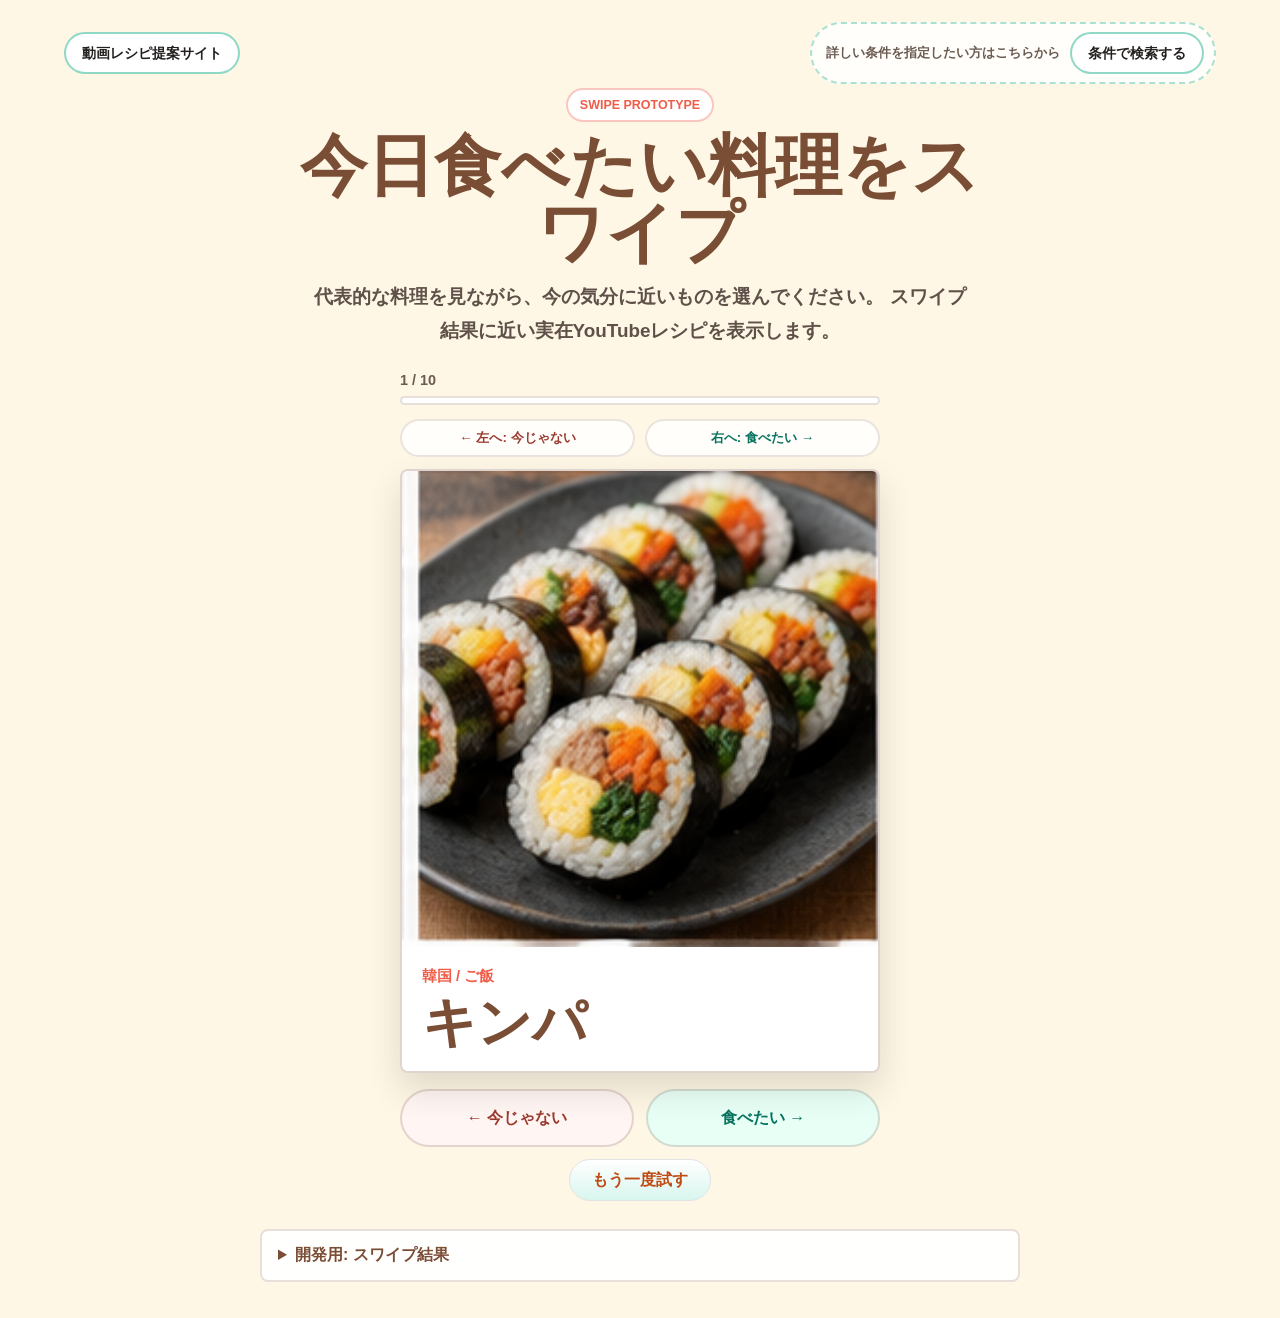
==== commit 9b679f17: "弁当動画除外とスワイプUIを改善" ====
--- a/index.html
+++ b/index.html
@@ -11,7 +11,10 @@
       <section class="swipe-stage" aria-labelledby="page-title">
         <div class="site-topbar swipe-topbar">
           <a class="brand-pill" href="index.html">動画レシピ提案サイト</a>
-          <a href="conditions.html">条件検索</a>
+          <aside class="topbar-condition-card" aria-label="条件検索への入口">
+            <span>詳しい条件を指定したい方はこちらから</span>
+            <a href="conditions.html">条件で検索する</a>
+          </aside>
         </div>
 
         <header class="swipe-intro">
@@ -19,15 +22,21 @@
           <h1 id="page-title">今日食べたい料理をスワイプ</h1>
           <p class="lead">
             代表的な料理を見ながら、今の気分に近いものを選んでください。
+            スワイプ結果に近い実在YouTubeレシピを表示します。
           </p>
         </header>
 
         <section class="swipe-workspace" aria-label="代表料理スワイプ">
           <div class="swipe-progress" aria-live="polite">
-            <span id="swipeProgressText">1 / 8</span>
+            <span id="swipeProgressText">1 / 10</span>
             <div class="swipe-progress-bar" aria-hidden="true">
               <span id="swipeProgressBar"></span>
             </div>
+          </div>
+
+          <div class="swipe-direction-hint" aria-label="スワイプ方向の説明">
+            <span class="swipe-direction-dislike">← 左へ: 今じゃない</span>
+            <span class="swipe-direction-like">右へ: 食べたい →</span>
           </div>
 
           <div class="swipe-card-area" id="swipeCardArea">
@@ -40,22 +49,18 @@
                 <h2 id="swipeDishName"></h2>
               </div>
             </article>
+            <section class="swipe-complete-card" id="swipeCompleteCard" hidden aria-live="polite">
+              <p>10枚のスワイプが完了しました</p>
+              <button class="primary-action swipe-result-action" id="swipeResultButton" type="button">検索結果を表示</button>
+            </section>
           </div>
 
           <div class="swipe-actions" aria-label="回答操作">
-            <button class="swipe-action swipe-dislike-button" id="swipeDislikeButton" type="button">今じゃない</button>
-            <button class="swipe-action swipe-like-button" id="swipeLikeButton" type="button">食べたい</button>
+            <button class="swipe-action swipe-dislike-button" id="swipeDislikeButton" type="button">← 今じゃない</button>
+            <button class="swipe-action swipe-like-button" id="swipeLikeButton" type="button">食べたい →</button>
           </div>
 
-          <section class="swipe-complete" id="swipeComplete" hidden>
-            <p class="section-kicker">Analyzing</p>
-            <h2>今日のおすすめを探しています</h2>
-            <p>ここに後から、スワイプ結果に近い実在YouTubeレシピを表示します。</p>
-            <div class="swipe-complete-actions">
-              <button class="primary-action" id="swipeResultButton" type="button">結果を見る</button>
-              <button class="secondary-action" id="swipeRestartButton" type="button">もう一度試す</button>
-            </div>
-          </section>
+          <button class="secondary-action swipe-restart-inline" id="swipeRestartButton" type="button">もう一度試す</button>
         </section>
 
         <details class="swipe-debug" id="swipeDebug">
--- a/styles.css
+++ b/styles.css
@@ -44,6 +44,36 @@
   top: 20px;
 }
 
+.topbar-condition-card {
+  display: flex;
+  align-items: center;
+  gap: 10px;
+  max-width: min(52vw, 520px);
+  padding: 8px 10px 8px 14px;
+  border: 2px dashed rgba(10, 169, 130, 0.34);
+  border-radius: 999px;
+  background: rgba(255, 255, 255, 0.82);
+  color: #6b5b51;
+  font-size: 0.82rem;
+  font-weight: 800;
+}
+
+.topbar-condition-card a {
+  display: inline-flex;
+  align-items: center;
+  justify-content: center;
+  min-height: 34px;
+  flex: 0 0 auto;
+  padding: 7px 12px;
+  border: 2px solid rgba(10, 169, 130, 0.35);
+  border-radius: 999px;
+  background: #e8fff6;
+  color: #08745f;
+  font-size: 0.82rem;
+  font-weight: 900;
+  text-decoration: none;
+}
+
 .swipe-intro {
   max-width: 760px;
   margin: 0 auto 24px;
@@ -99,6 +129,34 @@
   border-radius: inherit;
   background: #0aa982;
   transition: width 0.18s ease;
+}
+
+.swipe-direction-hint {
+  display: grid;
+  grid-template-columns: repeat(2, minmax(0, 1fr));
+  gap: 10px;
+  margin-bottom: 12px;
+}
+
+.swipe-direction-hint span {
+  display: inline-flex;
+  align-items: center;
+  justify-content: center;
+  min-height: 38px;
+  padding: 8px 10px;
+  border: 2px solid rgba(122, 77, 53, 0.15);
+  border-radius: 999px;
+  background: rgba(255, 255, 255, 0.84);
+  font-size: 0.84rem;
+  font-weight: 900;
+}
+
+.swipe-direction-dislike {
+  color: #9b3b30;
+}
+
+.swipe-direction-like {
+  color: #08745f;
 }
 
 .swipe-card-area {
@@ -222,33 +280,41 @@
   color: #08745f;
 }
 
-.swipe-complete {
-  display: grid;
-  gap: 14px;
-  padding: 28px;
-  border: 2px solid rgba(10, 169, 130, 0.28);
+.swipe-complete-card {
+  display: grid;
+  align-content: center;
+  justify-items: center;
+  gap: 18px;
+  min-height: 100%;
+  padding: 34px 26px;
+  border: 2px solid rgba(10, 169, 130, 0.3);
   border-radius: 8px;
-  background: rgba(255, 255, 255, 0.96);
+  background:
+    linear-gradient(135deg, rgba(232, 255, 246, 0.96), rgba(255, 255, 255, 0.98));
+  box-shadow: 0 16px 34px rgba(35, 32, 31, 0.12);
   text-align: center;
 }
 
-.swipe-complete h2 {
-  color: #7a4d35;
-}
-
-.swipe-complete p {
+.swipe-complete-card p {
   margin: 0;
-  color: var(--muted);
+  color: #08745f;
+  font-size: 1.05rem;
   font-weight: 700;
   line-height: 1.7;
 }
 
-.swipe-complete-actions {
-  display: flex;
-  justify-content: center;
-  flex-wrap: wrap;
-  gap: 10px;
-  margin-top: 4px;
+.swipe-result-action {
+  min-height: 64px;
+  width: min(100%, 320px);
+  font-size: 1.08rem;
+  box-shadow: 0 12px 22px rgba(10, 169, 130, 0.16);
+}
+
+.swipe-restart-inline {
+  display: block;
+  min-height: 46px;
+  margin: 12px auto 0;
+  padding-inline: 20px;
 }
 
 .swipe-debug {
@@ -289,13 +355,25 @@
     right: 14px;
   }
 
-  .swipe-topbar .brand-pill,
-  .swipe-topbar a {
+  .swipe-topbar .brand-pill {
     min-height: 38px;
     padding: 7px 12px;
     font-size: 0.8rem;
   }
 
+  .topbar-condition-card {
+    max-width: 58vw;
+    padding: 7px 8px 7px 10px;
+    border-radius: 8px;
+    font-size: 0.74rem;
+  }
+
+  .topbar-condition-card a {
+    min-height: 32px;
+    padding: 6px 10px;
+    font-size: 0.74rem;
+  }
+
   .swipe-intro {
     margin-bottom: 18px;
     text-align: left;
@@ -320,6 +398,10 @@
 
 * {
   box-sizing: border-box;
+}
+
+[hidden] {
+  display: none !important;
 }
 
 body {
@@ -1344,6 +1426,55 @@
   font-weight: 700;
 }
 
+.swipe-insight-panel {
+  margin: 0 0 18px;
+  padding: 16px;
+  border: 2px solid rgba(10, 169, 130, 0.28);
+  border-radius: 8px;
+  background: #e8fff6;
+}
+
+.swipe-insight-panel h3 {
+  min-height: auto;
+  margin-bottom: 8px;
+  font-size: 1.12rem;
+  color: #7a4d35;
+}
+
+.swipe-insight-panel p {
+  margin: 0 0 12px;
+  color: var(--muted);
+  font-size: 0.9rem;
+  font-weight: 700;
+  line-height: 1.7;
+}
+
+.swipe-liked-dishes {
+  display: flex;
+  flex-wrap: wrap;
+  gap: 8px;
+}
+
+.swipe-liked-dishes button {
+  display: inline-flex;
+  align-items: center;
+  min-height: 34px;
+  padding: 6px 12px;
+  border: 2px solid rgba(239, 92, 72, 0.18);
+  border-radius: 999px;
+  background: #fff3f1;
+  color: #8a3c36;
+  font-size: 0.86rem;
+  font-weight: 800;
+  cursor: pointer;
+}
+
+.swipe-liked-dishes button.is-active {
+  border-color: rgba(239, 92, 72, 0.42);
+  background: #ffd3cd;
+  color: #7a2b24;
+}
+
 .recommendations {
   display: grid;
   grid-template-columns: repeat(3, minmax(0, 1fr));
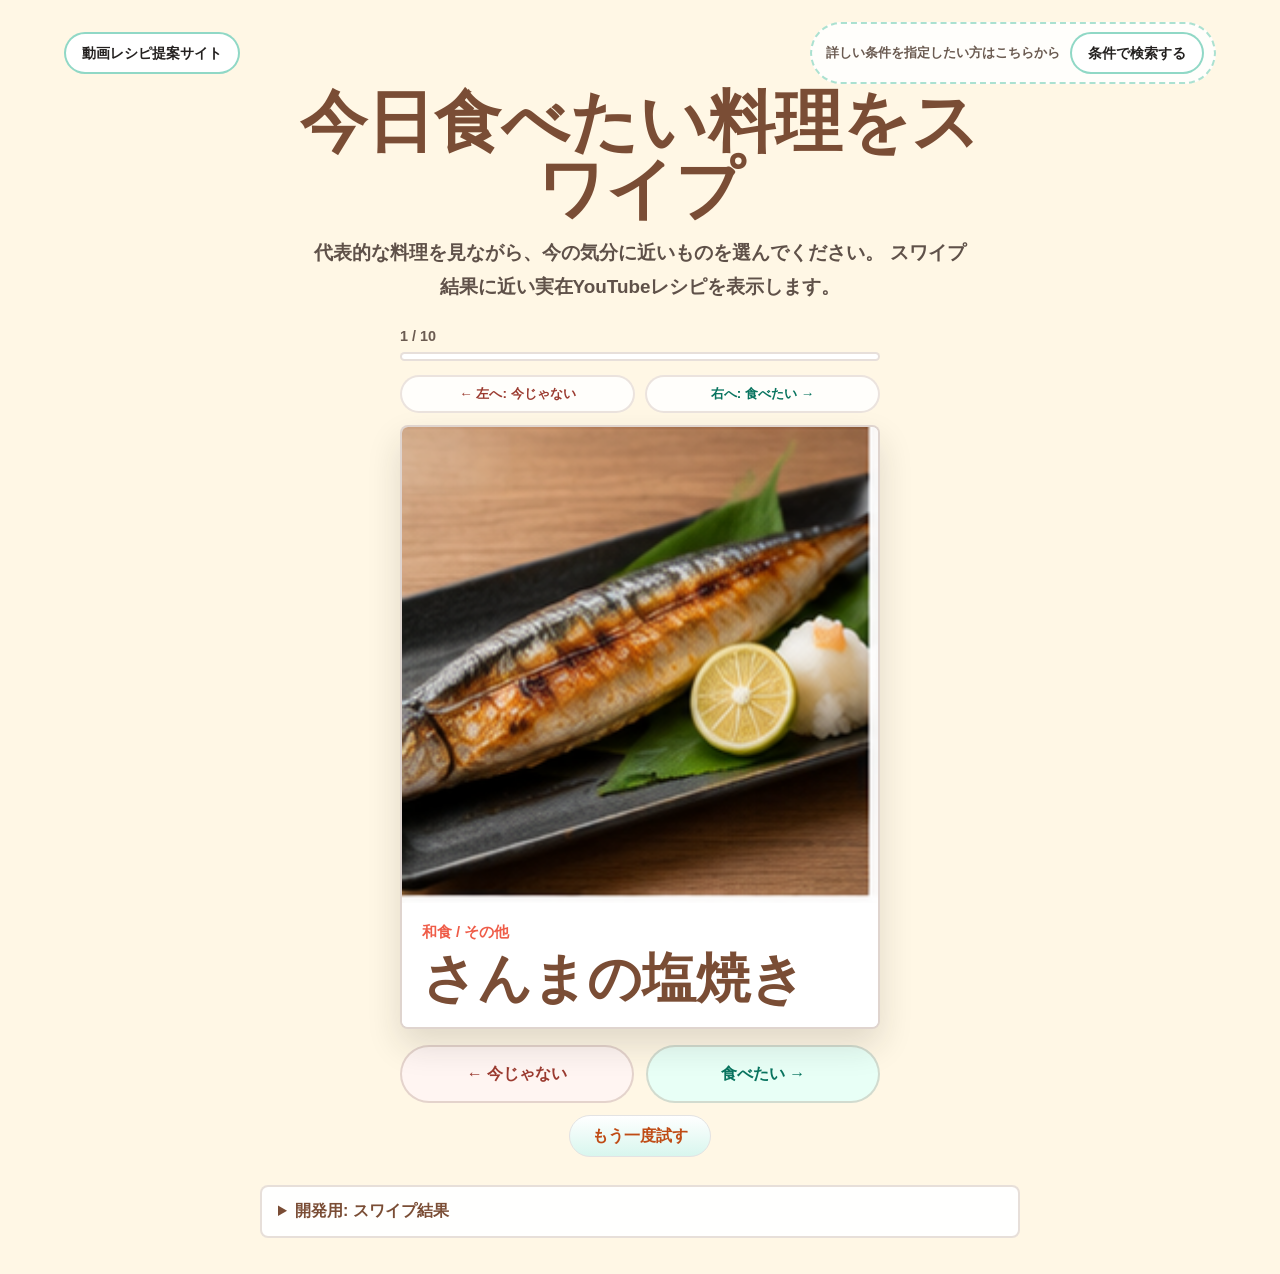
==== commit fef2e2a2: "スワイプ画面の試作ラベルを削除" ====
--- a/index.html
+++ b/index.html
@@ -18,7 +18,6 @@
         </div>
 
         <header class="swipe-intro">
-          <p class="eyebrow">Swipe Prototype</p>
           <h1 id="page-title">今日食べたい料理をスワイプ</h1>
           <p class="lead">
             代表的な料理を見ながら、今の気分に近いものを選んでください。
--- a/styles.css
+++ b/styles.css
@@ -1385,24 +1385,48 @@
   accent-color: var(--green);
 }
 
-.decision-meter {
-  display: grid;
-  grid-template-columns: auto auto;
-  align-items: center;
+.result-jump-nav {
+  display: grid;
   gap: 8px;
-  min-height: 44px;
-  padding: 8px 12px;
-  border: 2px solid rgba(239, 92, 72, 0.28);
-  border-radius: 999px;
-  background: #ffd0bd;
-  color: var(--ink);
-  font-size: 0.82rem;
-  font-weight: 700;
-}
-
-.decision-meter strong {
-  color: #a94e37;
-  font-size: 1.35rem;
+  min-width: min(100%, 250px);
+  padding: 10px 12px;
+  border: 2px solid rgba(10, 169, 130, 0.25);
+  border-radius: 8px;
+  background: #e8fff6;
+  color: #08745f;
+  font-size: 0.84rem;
+  font-weight: 900;
+}
+
+.result-jump-nav span {
+  display: block;
+}
+
+.result-jump-nav div {
+  display: grid;
+  grid-template-columns: repeat(3, minmax(0, 1fr));
+  gap: 8px;
+}
+
+.result-jump-nav a {
+  display: inline-flex;
+  align-items: center;
+  justify-content: center;
+  min-height: 38px;
+  border: 2px solid rgba(10, 169, 130, 0.28);
+  border-radius: 999px;
+  background: #fff;
+  color: #08745f;
+  font-size: 0.96rem;
+  font-weight: 900;
+  text-decoration: none;
+}
+
+.result-jump-nav a:hover,
+.result-jump-nav a:focus-visible {
+  border-color: rgba(239, 92, 72, 0.42);
+  background: #fff3f1;
+  color: #9b3b30;
 }
 
 .summary-strip {
@@ -1497,6 +1521,7 @@
   display: grid;
   grid-template-rows: auto 1fr;
   min-width: 0;
+  scroll-margin-top: 18px;
   overflow: hidden;
   border: 2px solid var(--soft-border);
   border-radius: 16px;
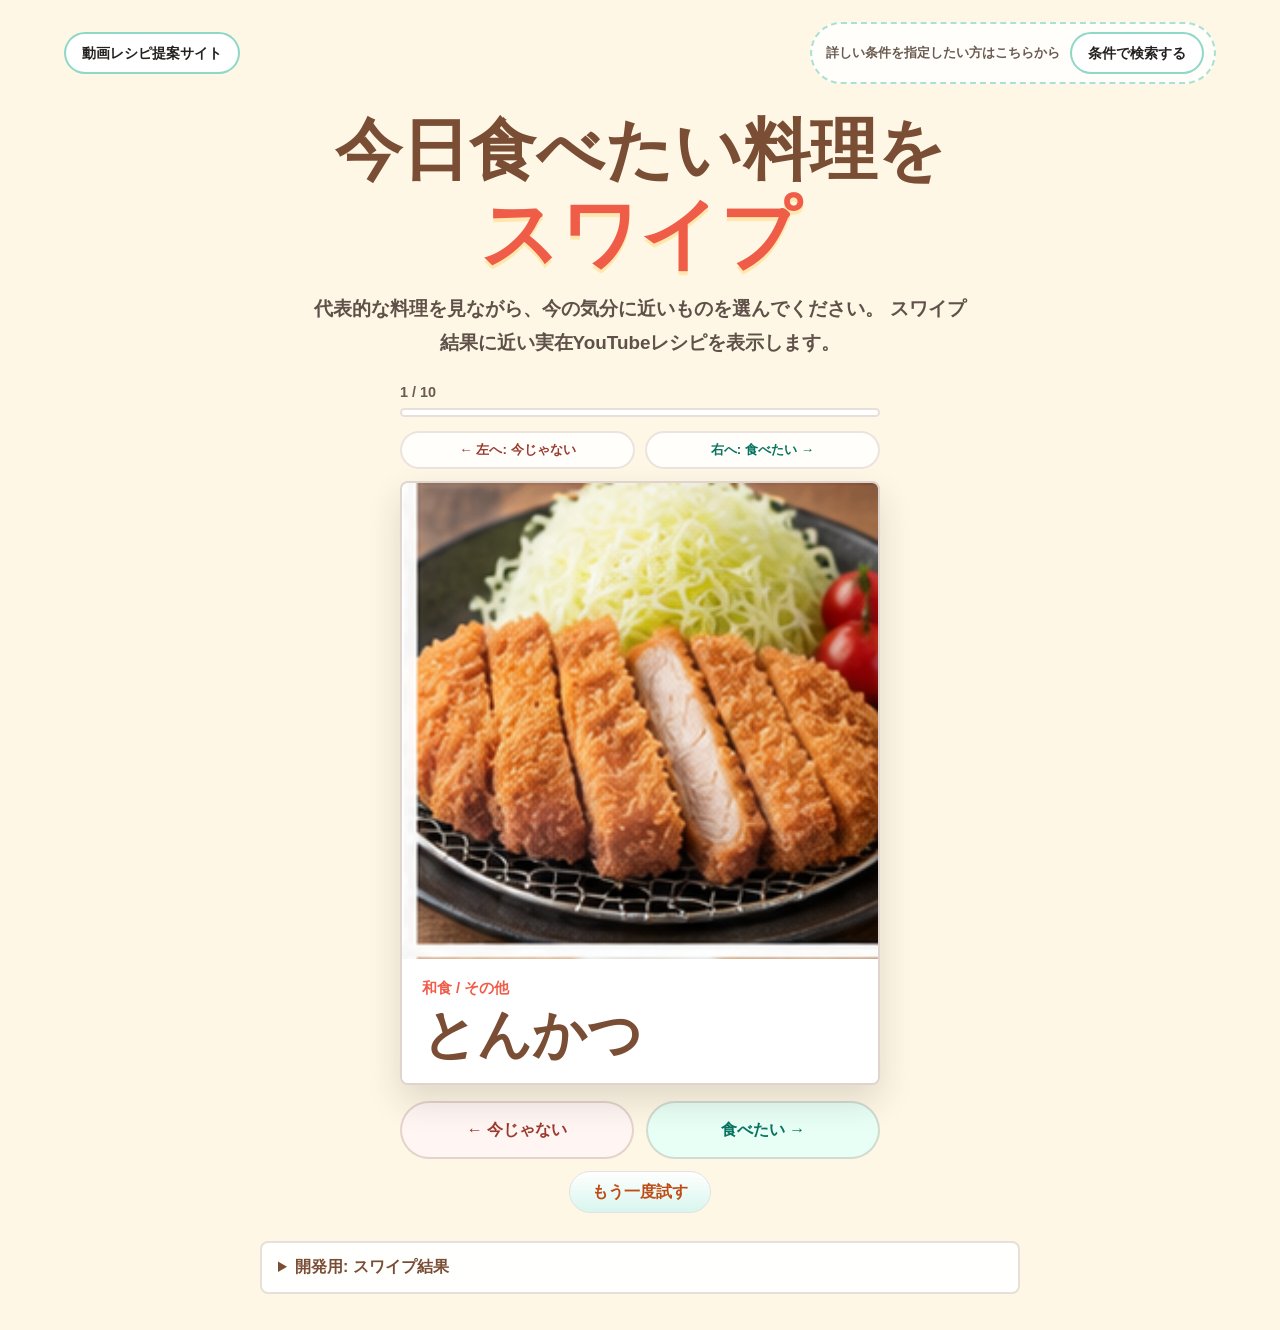
==== commit 18afcdec: "行間隔と字体の変更" ====
--- a/index.html
+++ b/index.html
@@ -18,7 +18,10 @@
         </div>
 
         <header class="swipe-intro">
-          <h1 id="page-title">今日食べたい料理をスワイプ</h1>
+          <h1 id="page-title">
+            <span>今日食べたい料理を</span>
+            <span class="swipe-title-pop">スワイプ</span>
+          </h1>
           <p class="lead">
             代表的な料理を見ながら、今の気分に近いものを選んでください。
             スワイプ結果に近い実在YouTubeレシピを表示します。
--- a/styles.css
+++ b/styles.css
@@ -76,7 +76,7 @@
 
 .swipe-intro {
   max-width: 760px;
-  margin: 0 auto 24px;
+  margin: 28px auto 24px;
   text-align: center;
 }
 
@@ -91,9 +91,24 @@
 }
 
 .swipe-intro h1 {
+  display: grid;
+  justify-items: center;
+  gap: 14px;
   max-width: 720px;
   margin: 0 auto 14px;
   font-size: clamp(2.35rem, 8vw, 4.2rem);
+  text-align: center;
+}
+
+.swipe-title-pop {
+  display: inline-block;
+  padding: 0 0.12em 0.08em;
+  color: var(--tomato);
+  font-family: "Hiragino Maru Gothic ProN", "Hiragino Sans", "Yu Gothic", "YuGothic", sans-serif;
+  font-size: 1.16em;
+  font-weight: 900;
+  line-height: 0.96;
+  text-shadow: 0 4px 0 rgba(255, 199, 60, 0.32);
 }
 
 .swipe-intro .lead {
@@ -375,6 +390,7 @@
   }
 
   .swipe-intro {
+    margin-top: 18px;
     margin-bottom: 18px;
     text-align: left;
   }
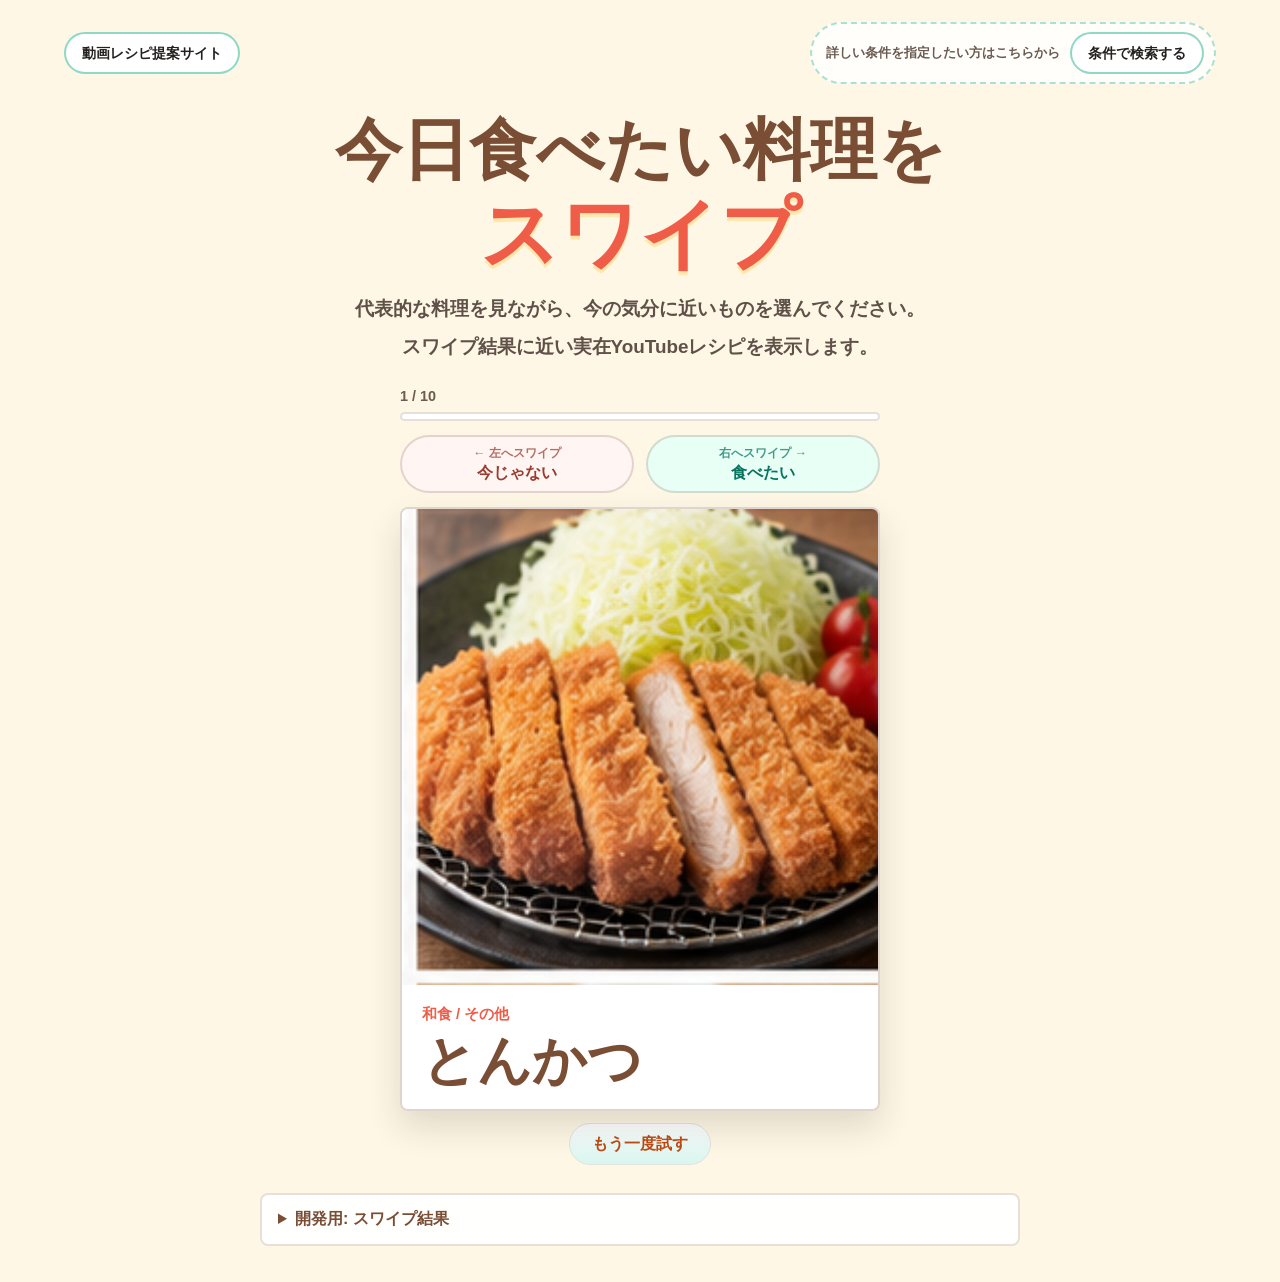
==== commit 49c22dd0: "スワイプ画面の細かい変更" ====
--- a/index.html
+++ b/index.html
@@ -23,8 +23,8 @@
             <span class="swipe-title-pop">スワイプ</span>
           </h1>
           <p class="lead">
-            代表的な料理を見ながら、今の気分に近いものを選んでください。
-            スワイプ結果に近い実在YouTubeレシピを表示します。
+            <span>代表的な料理を見ながら、今の気分に近いものを選んでください。</span>
+            <span>スワイプ結果に近い実在YouTubeレシピを表示します。</span>
           </p>
         </header>
 
@@ -36,9 +36,15 @@
             </div>
           </div>
 
-          <div class="swipe-direction-hint" aria-label="スワイプ方向の説明">
-            <span class="swipe-direction-dislike">← 左へ: 今じゃない</span>
-            <span class="swipe-direction-like">右へ: 食べたい →</span>
+          <div class="swipe-actions" aria-label="回答操作">
+            <button class="swipe-action swipe-dislike-button" id="swipeDislikeButton" type="button">
+              <span class="swipe-action-direction">← 左へスワイプ</span>
+              <span class="swipe-action-choice">今じゃない</span>
+            </button>
+            <button class="swipe-action swipe-like-button" id="swipeLikeButton" type="button">
+              <span class="swipe-action-direction">右へスワイプ →</span>
+              <span class="swipe-action-choice">食べたい</span>
+            </button>
           </div>
 
           <div class="swipe-card-area" id="swipeCardArea">
@@ -57,11 +63,6 @@
             </section>
           </div>
 
-          <div class="swipe-actions" aria-label="回答操作">
-            <button class="swipe-action swipe-dislike-button" id="swipeDislikeButton" type="button">← 今じゃない</button>
-            <button class="swipe-action swipe-like-button" id="swipeLikeButton" type="button">食べたい →</button>
-          </div>
-
           <button class="secondary-action swipe-restart-inline" id="swipeRestartButton" type="button">もう一度試す</button>
         </section>
 
--- a/styles.css
+++ b/styles.css
@@ -112,7 +112,11 @@
 }
 
 .swipe-intro .lead {
+  display: grid;
+  justify-items: center;
+  gap: 4px;
   margin-inline: auto;
+  text-align: center;
 }
 
 .swipe-workspace {
@@ -144,34 +148,6 @@
   border-radius: inherit;
   background: #0aa982;
   transition: width 0.18s ease;
-}
-
-.swipe-direction-hint {
-  display: grid;
-  grid-template-columns: repeat(2, minmax(0, 1fr));
-  gap: 10px;
-  margin-bottom: 12px;
-}
-
-.swipe-direction-hint span {
-  display: inline-flex;
-  align-items: center;
-  justify-content: center;
-  min-height: 38px;
-  padding: 8px 10px;
-  border: 2px solid rgba(122, 77, 53, 0.15);
-  border-radius: 999px;
-  background: rgba(255, 255, 255, 0.84);
-  font-size: 0.84rem;
-  font-weight: 900;
-}
-
-.swipe-direction-dislike {
-  color: #9b3b30;
-}
-
-.swipe-direction-like {
-  color: #08745f;
 }
 
 .swipe-card-area {
@@ -267,17 +243,32 @@
   display: grid;
   grid-template-columns: repeat(2, minmax(0, 1fr));
   gap: 12px;
-  margin-top: 16px;
+  margin: 0 0 14px;
 }
 
 .swipe-action {
+  display: grid;
+  align-content: center;
+  justify-items: center;
+  gap: 3px;
   min-height: 58px;
+  padding: 8px 10px;
   border: 2px solid rgba(122, 77, 53, 0.2);
   border-radius: 999px;
   background: #fff;
   color: var(--ink);
   font-weight: 900;
+  line-height: 1.15;
   cursor: pointer;
+}
+
+.swipe-action-direction {
+  font-size: 0.78rem;
+  opacity: 0.72;
+}
+
+.swipe-action-choice {
+  font-size: 1rem;
 }
 
 .swipe-action:disabled {
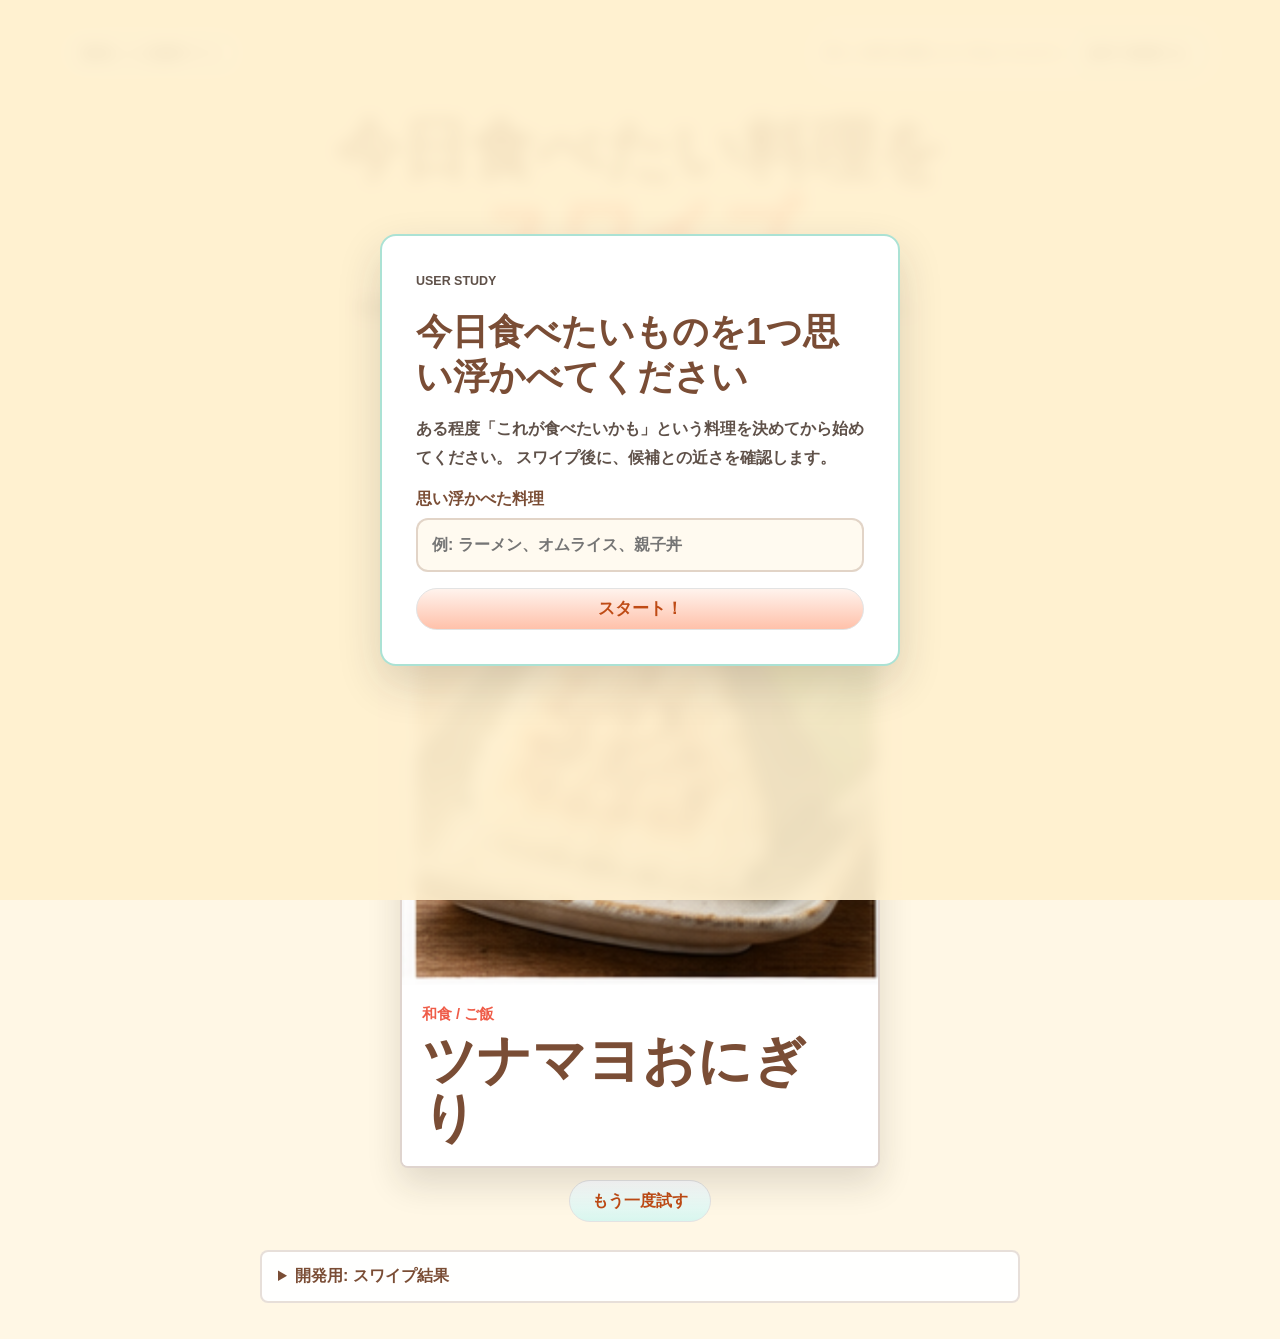
==== commit 145c97bb: "調査用スワイプ回答プロトタイプを追加" ====
--- a/index.html
+++ b/index.html
@@ -71,6 +71,23 @@
           <pre id="swipeDebugOutput">[]</pre>
         </details>
       </section>
+
+      <section class="research-start-overlay" id="researchStartOverlay" aria-labelledby="researchStartTitle" aria-modal="true" role="dialog">
+        <div class="research-start-card">
+          <p class="section-kicker">User Study</p>
+          <h2 id="researchStartTitle">今日食べたいものを1つ思い浮かべてください</h2>
+          <p>
+            ある程度「これが食べたいかも」という料理を決めてから始めてください。
+            スワイプ後に、候補との近さを確認します。
+          </p>
+          <label class="research-start-field" for="initialDesiredDish">
+            <span>思い浮かべた料理</span>
+            <input id="initialDesiredDish" type="text" autocomplete="off" placeholder="例: ラーメン、オムライス、親子丼">
+          </label>
+          <p class="research-start-error" id="researchStartError" hidden>料理名を入力してから始めてください。</p>
+          <button class="primary-action research-start-button" id="researchStartButton" type="button">スタート！</button>
+        </div>
+      </section>
     </main>
 
     <script src="swipe-dishes.js?v=swipe-prototype-20261006"></script>
--- a/styles.css
+++ b/styles.css
@@ -154,7 +154,7 @@
   position: relative;
   display: grid;
   min-height: min(640px, calc(100vh - 300px));
-  touch-action: pan-y;
+  touch-action: none;
 }
 
 .swipe-card {
@@ -167,8 +167,12 @@
   background: #fff;
   box-shadow: 0 16px 34px rgba(35, 32, 31, 0.14);
   cursor: grab;
+  touch-action: none;
   user-select: none;
   transition: transform 0.22s ease;
+  backface-visibility: hidden;
+  transform: translateZ(0);
+  will-change: transform;
 }
 
 .swipe-card:active {
@@ -177,6 +181,10 @@
 
 .swipe-card.is-resetting {
   transition: transform 0.16s ease;
+}
+
+.swipe-card.is-dragging {
+  transition: none;
 }
 
 .swipe-card img {
@@ -351,6 +359,77 @@
   white-space: pre-wrap;
 }
 
+.research-start-overlay {
+  position: fixed;
+  inset: 0;
+  z-index: 100;
+  display: grid;
+  place-items: center;
+  padding: 18px;
+  background: rgba(255, 240, 207, 0.92);
+  backdrop-filter: blur(8px);
+  -webkit-backdrop-filter: blur(8px);
+}
+
+.research-start-card {
+  display: grid;
+  gap: 16px;
+  width: min(100%, 520px);
+  padding: clamp(22px, 5vw, 34px);
+  border: 2px solid rgba(10, 169, 130, 0.34);
+  border-radius: 16px;
+  background: #fff;
+  box-shadow: 0 18px 44px rgba(35, 32, 31, 0.16);
+}
+
+.research-start-card h2 {
+  margin-bottom: 0;
+  color: #7a4d35;
+  font-size: clamp(1.55rem, 7vw, 2.25rem);
+  line-height: 1.25;
+}
+
+.research-start-card p {
+  margin-bottom: 0;
+  color: #5f5149;
+  font-weight: 700;
+  line-height: 1.8;
+}
+
+.research-start-field {
+  display: grid;
+  gap: 8px;
+  color: #7a4d35;
+  font-weight: 900;
+}
+
+.research-start-field input {
+  width: 100%;
+  min-height: 54px;
+  padding: 12px 14px;
+  border: 2px solid rgba(122, 77, 53, 0.22);
+  border-radius: 12px;
+  background: #fffaf0;
+  color: var(--ink);
+  font-weight: 800;
+}
+
+.research-start-field input:focus {
+  outline: 3px solid rgba(10, 169, 130, 0.18);
+  border-color: rgba(10, 169, 130, 0.45);
+}
+
+.research-start-error {
+  color: #d95345 !important;
+  font-weight: 900 !important;
+}
+
+.research-start-button {
+  width: 100%;
+  min-height: 58px;
+  font-size: 1.05rem;
+}
+
 @media (max-width: 760px) {
   .swipe-stage {
     padding: 82px 14px 28px;
@@ -424,7 +503,8 @@
 }
 
 button,
-input {
+input,
+textarea {
   font: inherit;
 }
 
@@ -1512,6 +1592,124 @@
   gap: 20px;
 }
 
+.research-feedback-panel {
+  display: grid;
+  gap: 18px;
+  margin: 24px 0 0;
+  padding: clamp(18px, 3vw, 26px);
+  border: 2px solid rgba(239, 92, 72, 0.24);
+  border-radius: 12px;
+  background: #fff8df;
+}
+
+.research-feedback-panel h3 {
+  margin-bottom: 8px;
+  color: #7a4d35;
+  font-size: 1.35rem;
+}
+
+.research-feedback-lead {
+  margin-bottom: 0;
+  color: var(--muted);
+  font-weight: 700;
+  line-height: 1.8;
+}
+
+.research-feedback-form {
+  display: grid;
+  gap: 16px;
+}
+
+.research-answer-box {
+  display: grid;
+  gap: 6px;
+  padding: 14px;
+  border: 2px solid rgba(10, 169, 130, 0.22);
+  border-radius: 10px;
+  background: #e8fff6;
+}
+
+.research-answer-box span,
+.research-textarea-label span {
+  color: var(--muted);
+  font-size: 0.84rem;
+  font-weight: 800;
+}
+
+.research-answer-box strong {
+  color: #08745f;
+  font-size: 1.12rem;
+}
+
+.research-feedback-form fieldset {
+  display: grid;
+  gap: 10px;
+  margin: 0;
+  padding: 14px;
+  border: 2px solid rgba(122, 77, 53, 0.16);
+  border-radius: 10px;
+  background: #fff;
+}
+
+.research-feedback-form legend {
+  padding: 0 6px;
+  color: #7a4d35;
+  font-weight: 900;
+}
+
+.research-feedback-form label {
+  color: var(--ink);
+  font-weight: 750;
+  line-height: 1.55;
+}
+
+.research-feedback-form input[type="radio"],
+.research-feedback-form input[type="checkbox"] {
+  accent-color: var(--green);
+}
+
+.research-choice-list {
+  display: grid;
+  gap: 8px;
+}
+
+.research-textarea-label {
+  display: grid;
+  gap: 8px;
+}
+
+.research-textarea-label textarea {
+  width: 100%;
+  min-height: 112px;
+  resize: vertical;
+  padding: 12px;
+  border: 2px solid rgba(122, 77, 53, 0.16);
+  border-radius: 10px;
+  background: #fff;
+  color: var(--ink);
+  line-height: 1.7;
+}
+
+.research-textarea-label textarea:focus {
+  outline: 3px solid rgba(10, 169, 130, 0.16);
+  border-color: rgba(10, 169, 130, 0.42);
+}
+
+.research-feedback-actions {
+  display: flex;
+  flex-wrap: wrap;
+  gap: 10px;
+}
+
+.research-save-note {
+  margin: 0;
+  color: #08745f;
+  font-size: 0.9rem;
+  font-weight: 800;
+  line-height: 1.7;
+  white-space: pre-wrap;
+}
+
 .empty-state {
   grid-column: 1 / -1;
   margin: 0;
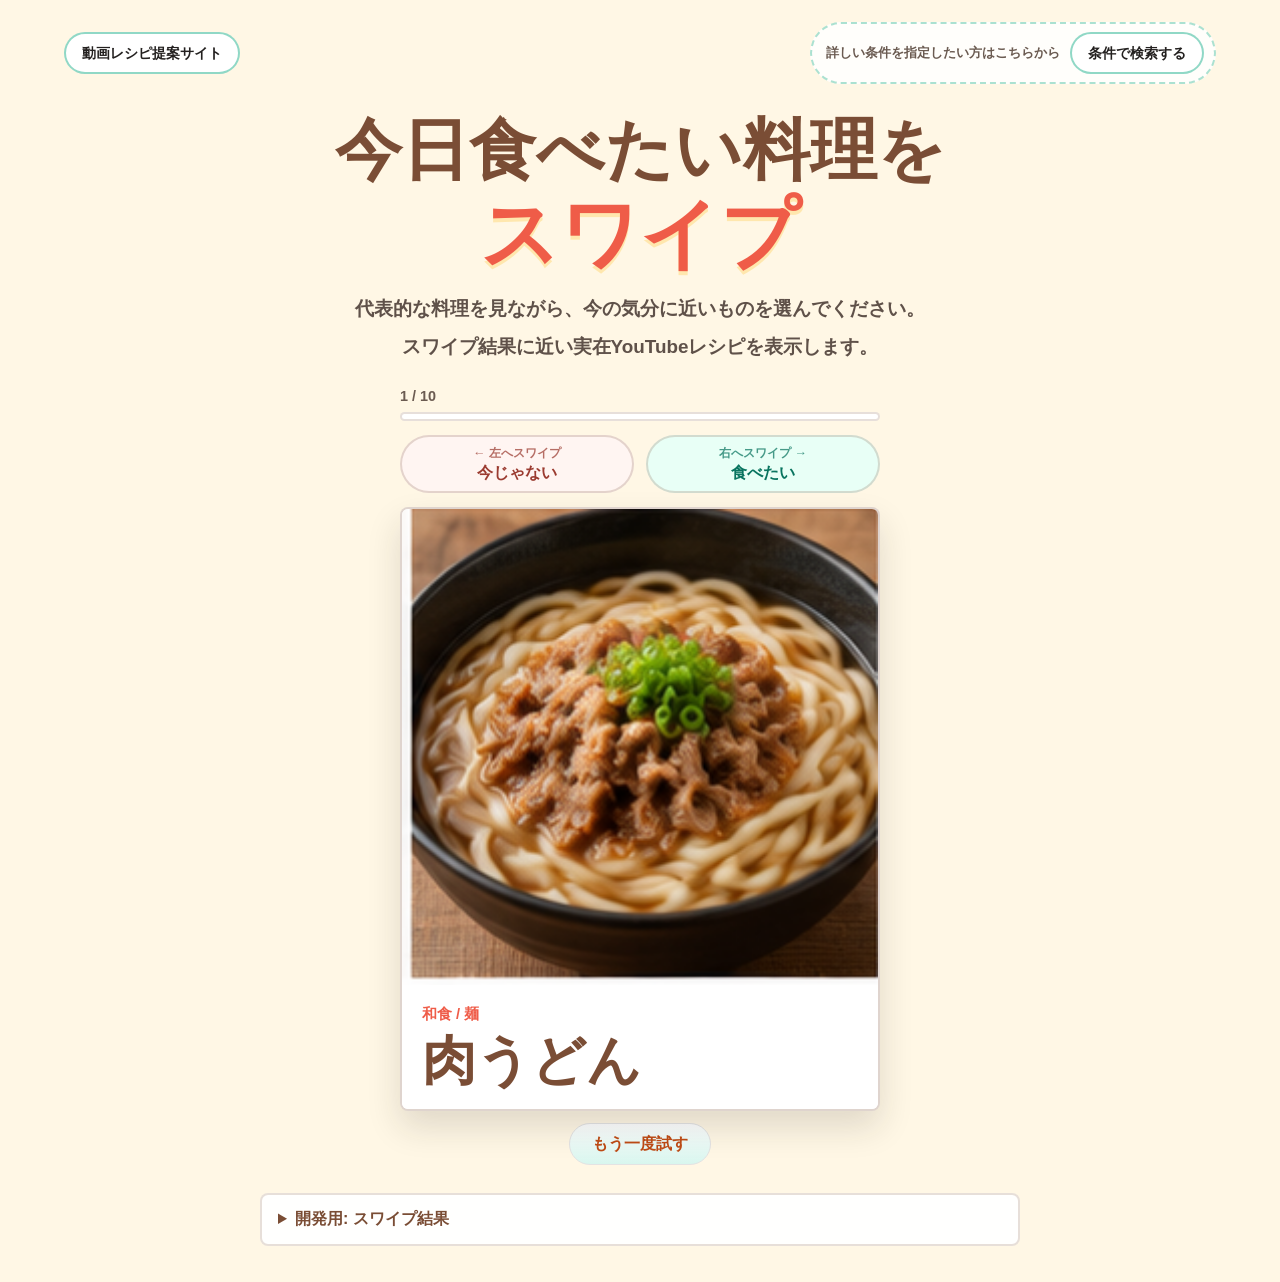
==== commit 44a843e7: "スワイプ料理をバランス付きランダム表示に変更" ====
--- a/index.html
+++ b/index.html
@@ -71,26 +71,9 @@
           <pre id="swipeDebugOutput">[]</pre>
         </details>
       </section>
-
-      <section class="research-start-overlay" id="researchStartOverlay" aria-labelledby="researchStartTitle" aria-modal="true" role="dialog">
-        <div class="research-start-card">
-          <p class="section-kicker">User Study</p>
-          <h2 id="researchStartTitle">今日食べたいものを1つ思い浮かべてください</h2>
-          <p>
-            ある程度「これが食べたいかも」という料理を決めてから始めてください。
-            スワイプ後に、候補との近さを確認します。
-          </p>
-          <label class="research-start-field" for="initialDesiredDish">
-            <span>思い浮かべた料理</span>
-            <input id="initialDesiredDish" type="text" autocomplete="off" placeholder="例: ラーメン、オムライス、親子丼">
-          </label>
-          <p class="research-start-error" id="researchStartError" hidden>料理名を入力してから始めてください。</p>
-          <button class="primary-action research-start-button" id="researchStartButton" type="button">スタート！</button>
-        </div>
-      </section>
     </main>
 
     <script src="swipe-dishes.js?v=swipe-prototype-20261006"></script>
-    <script src="swipe.js?v=swipe-prototype-20261006"></script>
+    <script src="swipe.js?v=balanced-random-20261027"></script>
   </body>
 </html>
--- a/styles.css
+++ b/styles.css
@@ -1669,8 +1669,37 @@
 }
 
 .research-choice-list {
-  display: grid;
+  display: flex;
+  flex-wrap: wrap;
   gap: 8px;
+}
+
+.research-choice-list span {
+  display: inline-flex;
+  align-items: center;
+  min-height: 34px;
+  padding: 6px 10px;
+  border: 2px solid rgba(10, 169, 130, 0.18);
+  border-radius: 999px;
+  background: #fff;
+  color: #08745f;
+  font-size: 0.84rem;
+  font-weight: 800;
+}
+
+.research-google-form-frame {
+  min-height: 520px;
+  overflow: hidden;
+  border: 2px solid rgba(122, 77, 53, 0.16);
+  border-radius: 12px;
+  background: #fff;
+}
+
+.research-google-form-frame iframe {
+  display: block;
+  width: 100%;
+  min-height: 760px;
+  border: 0;
 }
 
 .research-textarea-label {
